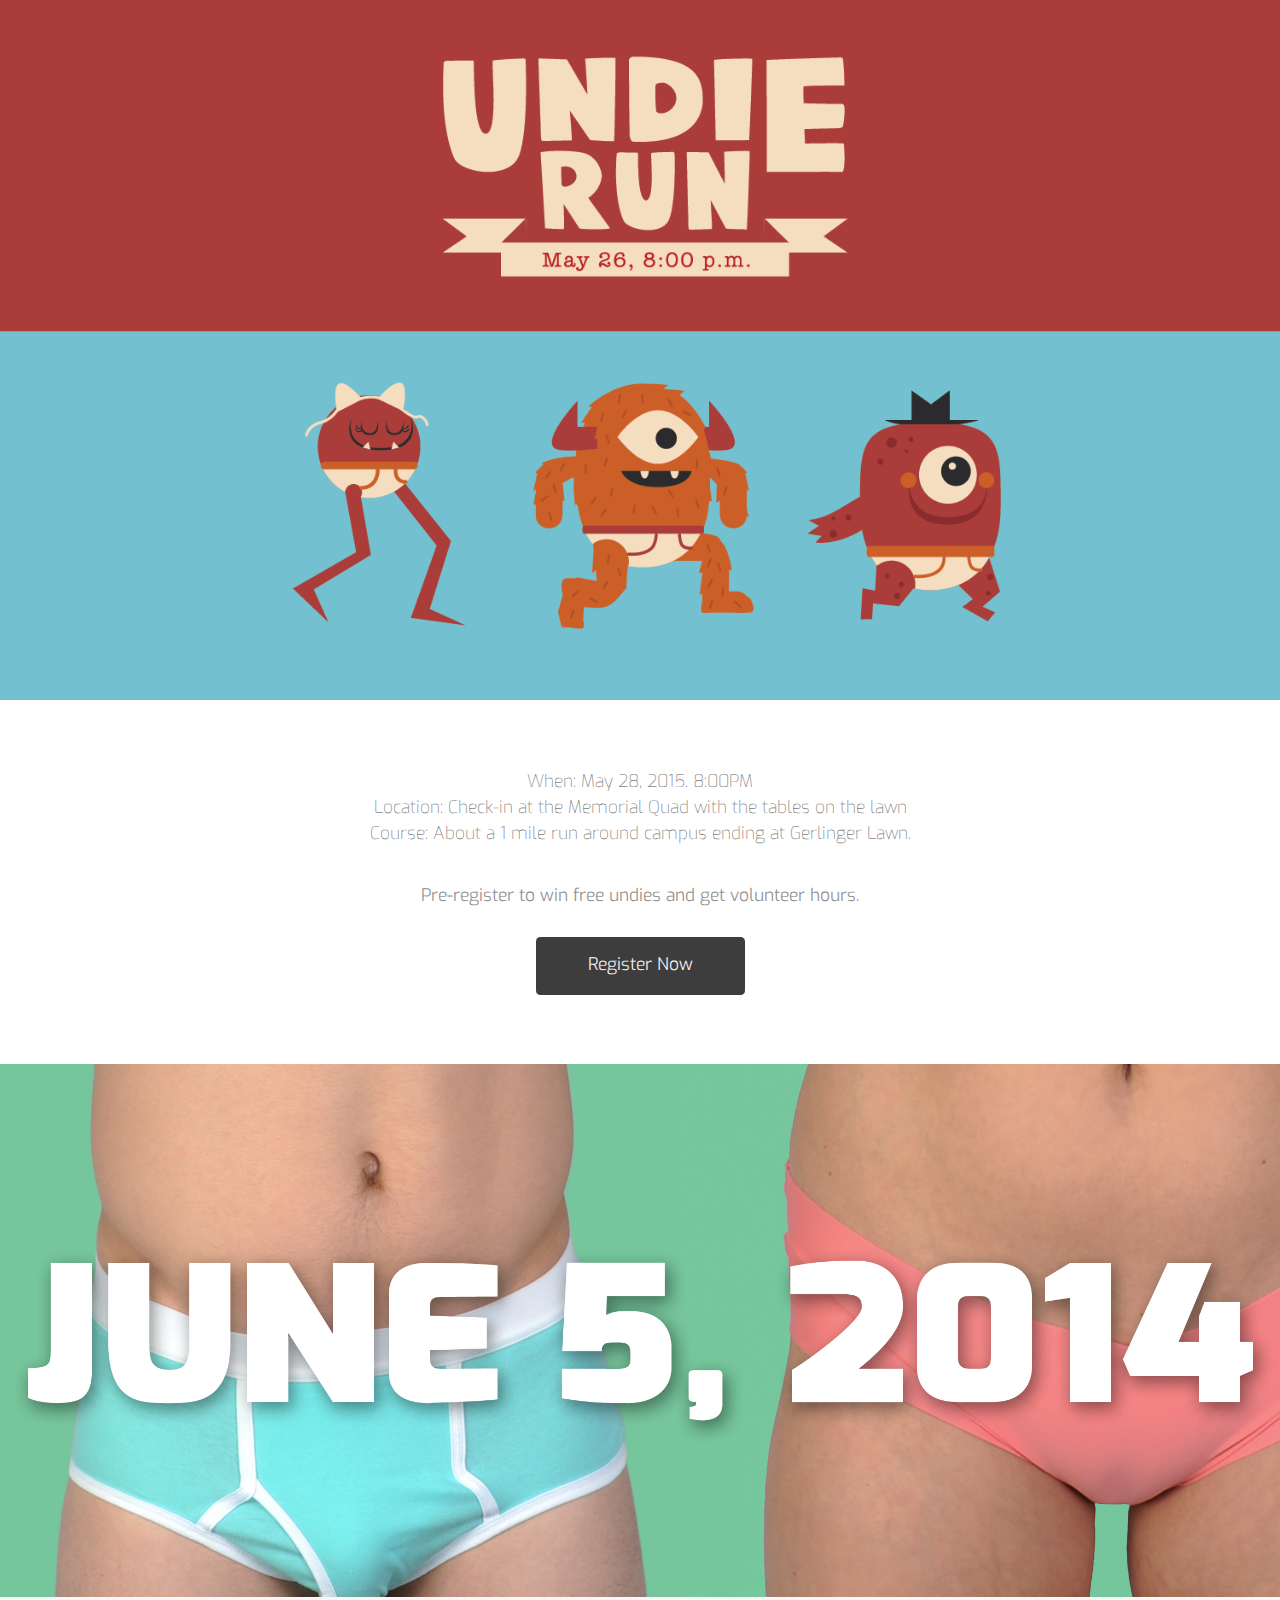
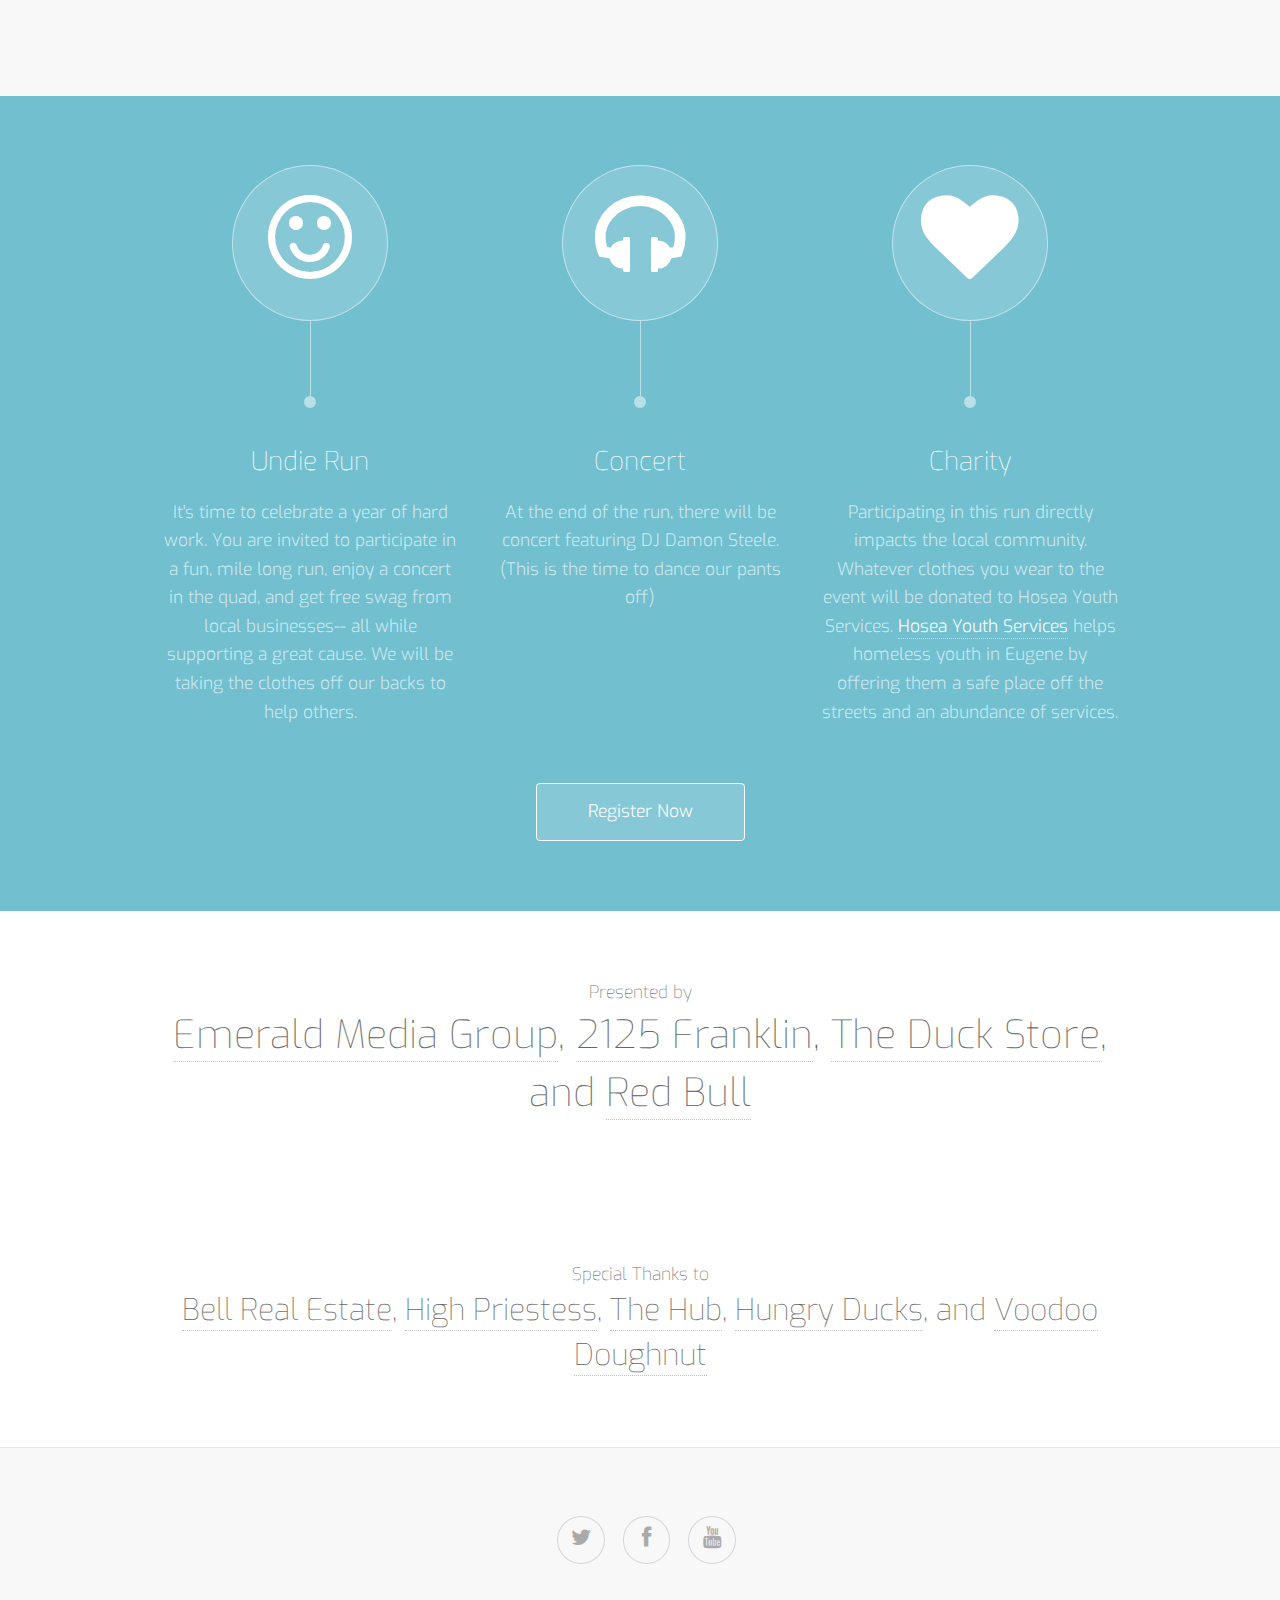
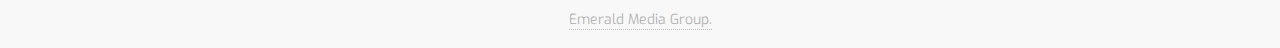
==== index.html @ 8afd6291 "changed a bunch of stuff" ====
<!DOCTYPE HTML>
<html>
	<head>
		<title>Undie Run</title>
		<meta http-equiv="content-type" content="text/html; charset=utf-8" />
		<meta name="description" content="University Of Oregon Undie Run Presented by The Duck Store and The Emerald" />
		<meta name="keywords" content="UO undie run ducks oregon university emerald duck store party concert" />
		<link href='http://fonts.googleapis.com/css?family=Exo' rel='stylesheet' type='text/css'/>
		<!--[if lte IE 8]><script src="css/ie/html5shiv.js"></script><![endif]-->
		<script src="js/jquery.min.js"></script>
		<script src="js/skel.min.js"></script>
		<script src="js/init.js"></script>
		<noscript>
			<link rel="stylesheet" href="css/skel-noscript.css" />
			<link rel="stylesheet" href="css/style.css" />
			<link rel="stylesheet" href="css/style-wide.css" />
		</noscript>
		<!--[if lte IE 8]><link rel="stylesheet" href="css/ie/v8.css" /><![endif]-->
		<!--[if lte IE 9]><link rel="stylesheet" href="css/ie/v9.css" /><![endif]-->
	</head>
	<body>

		<!-- Header -->
			<section id="header" class="dark">
			</section>
			
		<!-- First -->
			<section id="first" class="main">
				<header>
					<div class="container">
						<h3>When: May 28, 2015. 8:00PM<br>Location: Check-in at the Memorial Quad with the tables on the lawn<br>
						Course: About a 1 mile run around campus ending at Gerlinger Lawn. </h3>
						<p>Pre-register to win free undies and get volunteer hours.</p>
					</div>
					<div class="row">
							<div class="12u">
								<footer>
									<a href="https://docs.google.com/forms/d/1LyceZUxml1yGbhAezH5DRrN-pHkRz8NihmiIgDSjoXA/viewform" class="button scrolly">Register Now</a>
								</footer>
							</div>
					</div>
				</header>
				<div class="embed-container">
					<img src="images/undie.jpg"></img>
				</div>
				<div class="content dark style1 featured">
					<div class="container">
						<div class="row">

							<div class="4u">
								<section>
									<span class="feature-icon"><span class="fa fa-smile-o"></span></span>
									<header>
										<h3>Undie Run</h3>
									</header>
									<p>It's time to celebrate a year of hard work. You are invited to participate in a fun, mile long run, enjoy a concert in the quad, and get free swag from local businesses-- all while supporting a great cause. We will be taking the clothes off our backs to help others.</p>
								</section>
							</div>
							<div class="4u">
								<section>
									<span class="feature-icon"><span class="fa fa-headphones"></span></span>
									<header>
										<h3>Concert</h3>
									</header>
									<p>At the end of the run, there will be concert featuring DJ Damon Steele.
									(This is the time to dance our pants off)</p>
								</section>
							</div>
							<div class="4u">
								<section>
									<span class="feature-icon"><span class="fa fa-heart"></span></span>
									<header>
										<h3>Charity</h3>
									</header>
									<p>Participating in this run directly impacts the local community. Whatever clothes you wear to the event will be donated to Hosea Youth Services. <a href="http://www.hoseayouth.org">Hosea Youth Services</a> helps homeless youth in Eugene by offering them a safe place off the streets and an abundance of services.</p>
								</section>
							</div>
						</div>
						<div class="row">
							<div class="12u">
								<footer>
									<a href="https://docs.google.com/forms/d/1LyceZUxml1yGbhAezH5DRrN-pHkRz8NihmiIgDSjoXA/viewform" class="button scrolly">Register Now</a>
								</footer>
							</div>
						</div>
					</div>
				</div>
			</section>


		<!-- Second -->
			<section id="second" class="main">
				<header>
					<div class="container">
						<h3>Presented by<h3><h2> <a href="http://dailyemerald.com">Emerald Media Group</a>, <a href="http://2125franklin.com/">2125 Franklin</a>, <a href="http://duckstore.com">The Duck Store</a>, and <a href="http://redbull.com">Red Bull</a>
					</div>
				</header>
			</section>
			<section id="second" class="main">
				<header>
					<div class="container"><h3>Special Thanks to<h3></h2>
						<h4><a href="http://www.bell-realty.com/">Bell Real Estate</a>, <a href="http://highpreistess.com">High Priestess</a>, <a href="http://huboncampus.com/eugene/">The Hub</a>, <a href="https://hungryducks.com/some/eugene/delivery/featured">Hungry Ducks</a>, and <a href="http://voodoodoughnut.com/">Voodoo Doughnut</a></h4>
					</div>
				</header>
			</section>
			
			
		<!-- Footer -->
			<section id="footer">
				<ul class="icons">
					<li><a href="http://twitter.com/dailyemerald" class="fa fa-twitter solo"><span>Twitter</span></a></li>
					<li><a href="http://facebook.com/dailyemerald" class="fa fa-facebook solo"><span>Facebook</span></a></li>
					<li><a href="http://youtube.com/dailyemerald" class="fa fa-youtube solo"><span>YouTube</span></a></li>				
				</ul>
				<div class="copyright">
					<ul class="menu">
						<li><a href="http://dailyemerald.com">Emerald Media Group.</a></li>
					</ul>
				</div>
			</section>

	</body>
</html>
---- css/skel-noscript.css ----
/* Resets (http://meyerweb.com/eric/tools/css/reset/ | v2.0 | 20110126 | License: none (public domain)) */

	html,body,div,span,applet,object,iframe,h1,h2,h3,h4,h5,h6,p,blockquote,pre,a,abbr,acronym,address,big,cite,code,del,dfn,em,img,ins,kbd,q,s,samp,small,strike,strong,sub,sup,tt,var,b,u,i,center,dl,dt,dd,ol,ul,li,fieldset,form,label,legend,table,caption,tbody,tfoot,thead,tr,th,td,article,aside,canvas,details,embed,figure,figcaption,footer,header,hgroup,menu,nav,output,ruby,section,summary,time,mark,audio,video{margin:0;padding:0;border:0;font-size:100%;font:inherit;vertical-align:baseline;}article,aside,details,figcaption,figure,footer,header,hgroup,menu,nav,section{display:block;}body{line-height:1;}ol,ul{list-style:none;}blockquote,q{quotes:none;}blockquote:before,blockquote:after,q:before,q:after{content:'';content:none;}table{border-collapse:collapse;border-spacing:0;}body{-webkit-text-size-adjust:none}

/* Box Model */

	*, *:before, *:after {
		-moz-box-sizing: border-box;
		-webkit-box-sizing: border-box;
		-o-box-sizing: border-box;
		-ms-box-sizing: border-box;
		box-sizing: border-box;
	}

/* Container */

	body {
		min-width: 1200px;
	}

	.container {
		width: 1200px;
		margin-left: auto;
		margin-right: auto;
	}

	/* Modifiers */
	
		.container.small {
			width: 900px;
		}

		.container.big {
			width: 100%;
			max-width: 1500px;
			min-width: 1200px;
		}

/* Grid */

	/* Cells */

		.\31 2u { width: 100% }
		.\31 1u { width: 91.6666666667% }
		.\31 0u { width: 83.3333333333% }
		.\39 u { width: 75% }
		.\38 u { width: 66.6666666667% }
		.\37 u { width: 58.3333333333% }
		.\36 u { width: 50% }
		.\35 u { width: 41.6666666667% }
		.\34 u { width: 33.3333333333% }
		.\33 u { width: 25% }
		.\32 u { width: 16.6666666667% }
		.\31 u { width: 8.3333333333% }
		.\-11u { margin-left: 91.6666666667% }
		.\-10u { margin-left: 83.3333333333% }
		.\-9u { margin-left: 75% }
		.\-8u { margin-left: 66.6666666667% }
		.\-7u { margin-left: 58.3333333333% }
		.\-6u { margin-left: 50% }
		.\-5u { margin-left: 41.6666666667% }
		.\-4u { margin-left: 33.3333333333% }
		.\-3u { margin-left: 25% }
		.\-2u { margin-left: 16.6666666667% }
		.\-1u { margin-left: 8.3333333333% }

		.row > * {
			padding: 50px 0 0 50px;
			float: left;
			-moz-box-sizing: border-box;
			-webkit-box-sizing: border-box;
			-o-box-sizing: border-box;
			-ms-box-sizing: border-box;
			box-sizing: border-box;
		}

		.row + .row > * {
			padding-top: 50px;
		}

		.row {
			margin-left: -50px;
		}

	/* Rows */

		.row:after {
			content: '';
			display: block;
			clear: both;
			height: 0;
		}

		.row:first-child > * {
			padding-top: 0;
		}

		.row > * {
			padding-top: 0;
		}

		/* Modifiers */

			/* Flush */

				.row.flush {
					margin-left: 0;
				}

				.row.flush > * {
					padding: 0 !important;
				}

			/* Quarter */

				.row.quarter > * {
					padding: 12.5px 0 0 12.5px;
				}

				.row.quarter + .row.quarter > * {
					padding-top: 12.5px;
				}

				.row.quarter {
					margin-left: -12.5px;
				}

			/* Half */

				.row.half > * {
					padding: 25px 0 0 25px;
				}

				.row.half + .row.half > * {
					padding-top: 25px;
				}

				.row.half {
					margin-left: -25px;
				}

			/* One and (a) Half */

				.row.oneandhalf > * {
					padding: 75px 0 0 75px;
				}

				.row.oneandhalf + .row.oneandhalf > * {
					padding-top: 75px;
				}

				.row.oneandhalf {
					margin-left: -75px;
				}

			/* Double */

				.row.double > * {
					padding: 100px 0 0 100px;
				}

				.row.double + .row.double > * {
					padding-top: 100px;
				}

				.row.double {
					margin-left: -100px;
				}
---- css/style.css ----
@charset 'UTF-8';

@font-face{font-family:'FontAwesome';src:url('font/fontawesome-webfont.eot?v=4.0.1');src:url('font/fontawesome-webfont.eot?#iefix&v=4.0.1') format('embedded-opentype'),url('font/fontawesome-webfont.woff?v=4.0.1') format('woff'),url('font/fontawesome-webfont.ttf?v=4.0.1') format('truetype'),url('font/fontawesome-webfont.svg?v=4.0.1#fontawesomeregular') format('svg');font-weight:normal;font-style:normal}

/*
	Tessellate 1.0 by HTML5 UP
	html5up.net | @n33co
	Free for personal and commercial use under the CCA 3.0 license (html5up.net/license)
*/

/*********************************************************************************/
/* Basic                                                                         */
/*********************************************************************************/

	body
	{
		background: #F8F8F8;
	}

	body,input,textarea,select
	{
		font-family: 'Exo', sans-serif;
		font-weight: 300;
		font-size: 17pt;
		line-height: 1.75em;
		color: #888;
		-webkit-text-stroke: 0.1px;
	}

	h1,h2,h3,h4,h5,h6
	{
		font-family: 'Exo', sans-serif;
		color: #666;
		margin: 0 0 1em 0;
		font-weight: 100;
		line-height: 1.5em;
	}
	
		h1 a, h2 a, h3 a, h4 a, h5 a, h6 a
		{
			color: inherit;
			text-decoration: none;
		}

		.dark h1,
		.dark h2,
		.dark h3,
		.dark h4,
		.dark h5,
		.dark h6
		{
			color: #fff;
		}
		
	strong, b
	{
		font-weight: 400;
		color: inherit;
	}
	
		.dark strong, .dark b
		{
			color: #fff;
			color: rgba(255,255,255,0.85);
		}
	
	em, i
	{
		font-style: italic;
	}

	a
	{
		color: inherit;
		text-decoration: none;
		border-bottom: dotted 1px rgba(0,0,0,0.25);
		-moz-transition: border-bottom-color 0.25s ease-in-out;
		-webkit-transition: border-bottom-color 0.25s ease-in-out;
		-o-transition: border-bottom-color 0.25s ease-in-out;
		-ms-transition: border-bottom-color 0.25s ease-in-out;
		transition: border-bottom-color 0.25s ease-in-out;
	}
	
		a:hover
		{
			border-bottom-color: rgba(0,0,0,0);
		}

		.dark a
		{
			color: #fff;
			border-bottom-color: rgba(255,255,255,0.5);
		}

			.dark a:hover
			{
				border-bottom-color: rgba(255,255,255,0);
			}

	sub
	{
		position: relative;
		top: 0.5em;
		font-size: 0.8em;
	}
	
	sup
	{
		position: relative;
		top: -0.5em;
		font-size: 0.8em;
	}
	
	hr
	{
		border: 0;
		border-top: solid 1px #e6e6e6;
		margin: 2em 0 2em 0;
	}

		.dark hr
		{
			border-top-color: rgba(255,255,255,0.5);
		}
	
	blockquote
	{
		border-left: solid 0.25em #e6e6e6;
		padding: 1em 0 1em 2em;
		font-style: italic;
	}

		.dark blockquote
		{
			border-left-color: rgba(255,255,255,0.5);
		}
	
	p, ul, ol, dl, table
	{
		margin-bottom: 1em;
	}
	
	p
	{
		text-align: justify;
	}

	header
	{
		margin-bottom: 1em;
	}
	
		header h1,
		header h2,
		header h3,
		header h4,
		header h5,
		header h6
		{
			margin: 0;
		}
	
		header p
		{
			display: block;
			margin: 0;
			padding: 0.25em 0 0.5em 0;
		}
		
	footer
	{
		padding-top: 1.5em;
	}

	br.clear
	{
		clear: both;
	}
	
	.featured
	{
		text-align: center;
	}

	.embed-container 
	{ 
		position: relative; 
		padding-bottom: 47%; 
		padding-top: 30px; 
		height: 0; 
		overflow: hidden; 
		max-width: 100%; 
		height: auto; 
	} 

	.embed-container iframe, .embed-container object, .embed-container embed, .embed-container img
	{ 
		position: absolute;
		top: 0;
		left: 0;
		width: 100%;
		height: auto; 
	}
	
		.featured p
		{
			text-align: center;
		}

	/* Sections/Articles */
	
		section,
		article
		{
			margin-bottom: 3em;
		}
		
		section > :last-child,
		article > :last-child
		{
			margin-bottom: 0;
		}

		section:last-child,
		article:last-child
		{
			margin-bottom: 0;
		}

		.row > section,
		.row > article
		{
			margin-bottom: 0;
		}

	/* Images */


		.image
		{
			position: relative;
			display: inline-block;
			border: 0;
		}

			.image:after
			{
				content: '';
				position: absolute;
				left: 0;
				top: 0;
				width: 100%;
				height: 100%;
				background: url('images/overlay.png');
			}
		
			.image img
			{
				display: block;
				width: 100%;
				border-radius: 0.5em;
			}

			.image.featured
			{
				display: block;
				width: 100%;
				margin: 0 0 2em 0;
			}
			
			.image.full
			{
				display: block;
				width: 100%;
			}
			
			.image.left
			{
				float: left;
				margin: 0 2em 2em 0;
			}
			
			.image.centered
			{
				display: block;
				margin: 0 0 2em 0;
			}

				.image.centered img
				{
					margin: 0 auto;
					width: auto;
				}

	/* Lists */

		ul.default
		{
			list-style: disc;
			padding-left: 1em;
		}
		
			ul.default li
			{
				padding-left: 0.5em;
			}		

		ul.icons
		{
			cursor: default;
		}	
		
			ul.icons li
			{
				display: inline-block;
				padding-left: 0.75em;
			}
			
				ul.icons a
				{
					display: inline-block;
					width: 2.75em;
					height: 2.75em;
					line-height: 2.8em;
					text-align: center;
					border: 0;
					box-shadow: inset 0 0 0 1px #e6e6e6;
					border-radius: 100%;
					color: #aaa;
					-moz-transition: background-color 0.25s ease-in-out;
					-webkit-transition: background-color 0.25s ease-in-out;
					-o-transition: background-color 0.25s ease-in-out;
					-ms-transition: background-color 0.25s ease-in-out;
					transition: background-color 0.25s ease-in-out;
				}

					ul.icons a:hover
					{
						background: rgba(0,0,0,0.025);
					}

		ul.menu
		{
			cursor: default;
		}
		
			ul.menu li
			{
				display: inline-block;
				line-height: 1em;
				border-left: solid 1px #e6e6e6;
				padding: 0 0 0 0.5em;
				margin: 0 0 0 0.5em;
			}
			
			ul.menu li:first-child
			{
				border-left: 0;
				padding-left: 0;
				margin-left: 0;
			}

		ul.actions
		{
			cursor: default;
		}
		
			ul.actions li
			{
				display: inline-block;
				margin: 0 0 0 0.5em;
			}
			
			ul.actions li:first-child
			{
				margin-left: 0;
			}

		ol.default
		{
			list-style: decimal;
			padding-left: 1.25em;
		}

			ol.default li
			{
				padding-left: 0.25em;
			}

	/* Forms */

		form
		{
		}
		
			form .actions
			{
				margin-bottom: 0;
			}
			
			form label
			{
				display: block;
			}
		
			form input.text,
			form select,
			form textarea
			{
				display: block;
				box-shadow: inset 0 0 0 1px #e6e6e6;
				background: #f8f8f8;
				width: 100%;
				padding: 0.85em 1em 0.85em 1em;
				border-radius: 0.25em;
				border: 0;
				-moz-transition: all 0.25s ease-in-out;
				-webkit-transition: all 0.25s ease-in-out;
				-o-transition: all 0.25s ease-in-out;
				-ms-transition: all 0.25s ease-in-out;
				transition: all 0.25s ease-in-out;
				-moz-appearance: none;
				-webkit-appearance: none;
				-o-appearance: none;
				-ms-appearance: none;
				appearance: none;
			}

				form input.text,
				form select
				{
					line-height: 1.25em;
				}

				form .select
				{
					position: relative;
				}
				
					form .select select
					{
						text-indent: 0.01px;
						text-overflow: '';
   					}
				
					form .select:before
					{
						content: '';
						position: absolute;
						top: 15%;
						right: 1em;
						width: 1.25em;
						height: 75%;
						background: url('images/arrow.svg') center center no-repeat;
						background-size: contain;
						z-index: 1;
					}

						form .select select::-ms-expand
						{
							display: none;
						}

						.dark form .select:before
						{
							background: url('images/dark-arrow.svg') center center no-repeat;
							background-size: contain;
						}

				form input.text:focus,
				form select:focus,
				form textarea:focus
				{
					outline: 0;
					box-shadow: inset 0 0 0 1px #afd9e0;
					background: #fcfcfc;
				}

			form textarea
			{
				min-height: 13em;
			}
			
			form select
			{
				position: relative;
			}
			
				form select option
				{
					color: #000;
				}
			
			form ::-moz-focus-inner
			{
				border: 0;
			}

			form .formerize-placeholder { color: #555 !important; }
			form ::-webkit-input-placeholder { color: #aaa !important; }
			form :-moz-placeholder { color: #555 !important; }
			form ::-moz-placeholder { color: #555 !important; }
			form :-ms-input-placeholder { color: #555 !important; }

		.dark form
		{
		}

			.dark form input.text,
			.dark form select,
			.dark form textarea
			{
				background: none;
				box-shadow: inset 0 0 0 1px rgba(255,255,255,0.5);
				color: #fff;
			}

				.dark form input.text:focus,
				.dark form select:focus,
				.dark form textarea:focus
				{
					background: rgba(255,255,255,0.1);
					box-shadow: inset 0 0 0 1px #fff;
				}
			
			.dark form select
			{
			}

			.dark form .formerize-placeholder { color: rgba(255,255,255,0.85) !important; }
			.dark form ::-webkit-input-placeholder { color: rgba(255,255,255,0.85) !important; }
			.dark form :-moz-placeholder { color: rgba(255,255,255,0.85) !important; }
			.dark form ::-moz-placeholder { color: rgba(255,255,255,0.85) !important; }
			.dark form :-ms-input-placeholder { color: rgba(255,255,255,0.85) !important; }
			
	/* Tables */
	
		table
		{
			width: 100%;
		}
		
			table.default
			{
				width: 100%;
				border-collapse: collapse;
			}

				table.default tbody
				{
				}

				table.default tbody tr
				{
					border: solid 1px #e6e6e6;
				}
			
				table.default tbody tr:nth-child(2n+2)
				{
					background: #f8f8f8;
				}
				
				table.default td
				{
					padding: 0.5em 1em 0.5em 1em;
				}
				
				table.default th
				{
					text-align: left;
					padding: 0.5em 1em 1em 1em;
				}
			
				table.default thead
				{
				}

				table.default tfoot
				{
				}
				
					table.default tfoot td
					{
						padding-top: 1em;
					}
				
				table.default tbody
				{
				}

			.dark table.default
			{
			}

				.dark table.default tbody
				{
				}
			
					.dark table.default tbody tr
					{
						border-color: rgba(255,255,255,0.5);
					}
				
					.dark table.default tbody tr:nth-child(2n+2)
					{
						background: rgba(255,255,255,0.1);
					}
	
	/* Buttons */
		
		.button
		{
			-webkit-appearance: none;
			position: relative;
			display: inline-block;
			background: #3d3d3d;
			padding: 0.85em 3em 0.85em 3em;
			border-radius: 0.25em;
			cursor: pointer;
			border: 0;
			color: #fff;
			text-align: center;
			text-decoration: none;
			-moz-transition: all 0.25s ease-in-out;
			-webkit-transition: all 0.25s ease-in-out;
			-o-transition: all 0.25s ease-in-out;
			-ms-transition: all 0.25s ease-in-out;
			transition: all 0.25s ease-in-out;
		}

			.button:hover
			{
				background: #4f4f4f;
			}
			
		.button.alt
		{
			color: inherit;
			box-shadow: inset 0 0 0 1px #e6e6e6;
			background: none;
		}
		
			.button.alt:hover
			{
				background: rgba(0,0,0,0.025);
			}

			.dark .button
			{
				background: rgba(255,255,255,0.15);
				box-shadow: inset 0 0 0 1px #fff;
				color: #fff;
			}
			
				.dark .button:hover
				{
					background: rgba(255,255,255,0.25);
				}

			.dark .button.alt
			{
				background: none;
				box-shadow: inset 0 0 0 1px rgba(255,255,255,0.5);
			}

				.dark .button.alt:hover
				{
					background: rgba(255,255,255,0.15);
					box-shadow: inset 0 0 0 1px #fff;
				}

	/* Feature Icon */

		.feature-icon
		{
			display: inline-block;
			position: relative;
			padding-bottom: 5em;
			margin-bottom: 2.75em;
			cursor: default;
		}
		
			.feature-icon .fa
			{
				display: inline-block;
				width: 2em;
				height: 2em;
				font-size: 4.5em;
				border-radius: 100%;
				box-shadow: inset 0 0 0 1px #666;
				color: #666;
				line-height: 2.1em;
			}
		
			.feature-icon:before
			{
				content: '';
				background: #666;
				position: absolute;
				bottom: 0;
				left: 50%;
				margin-left: -0.325em;
				width: 0.65em;
				height: 0.65em;
				display: block;
				border-radius: 100%;
			}

			.feature-icon:after
			{
				content: '';
				position: absolute;
				left: 50%;
				bottom: 0.65em;
				width: 1px;
				height: 4.35em;
				background: #666;
				margin-left: -0.5px;
			}

			.dark .feature-icon
			{
			}

				.dark .feature-icon .fa
				{
					background: rgba(255,255,255,0.15);
					box-shadow: inset 0 0 0 1px rgba(255,255,255,0.5);
					color: #fff;
				}
			
				.dark .feature-icon:before
				{
					background: rgba(255,255,255,0.5);
				}

				.dark .feature-icon:after
				{
					background: rgba(255,255,255,0.5);
				}

	/* Dark */

		.dark
		{
			color: #aaa;
			color: rgba(255,255,255,0.65);
		}
			
/*********************************************************************************/
/* Icons                                                                         */
/* Powered by Font Awesome by Dave Gandy | http://fontawesome.io                 */
/* Licensed under the SIL OFL 1.1 (font), MIT (CSS)                              */
/*********************************************************************************/

	.fa
	{
		text-decoration: none;
	}

		.fa.solo
		{
		}
		
			.fa.solo span
			{
				display: none;
			}
			
		.fa:before
		{
			display:inline-block;
			font-family: FontAwesome;
			font-size: 1.25em;
			text-decoration: none;
			font-style: normal;
			font-weight: normal;
			line-height: 1;
			-webkit-font-smoothing:antialiased;
			-moz-osx-font-smoothing:grayscale;
		}

		.fa-lg{font-size:1.3333333333333333em;line-height:.75em;vertical-align:-15%}
		.fa-2x{font-size:2em}
		.fa-3x{font-size:3em}
		.fa-4x{font-size:4em}
		.fa-5x{font-size:5em}
		.fa-fw{width:1.2857142857142858em;text-align:center}
		.fa-ul{padding-left:0;margin-left:2.142857142857143em;list-style-type:none}.fa-ul>li{position:relative}
		.fa-li{position:absolute;left:-2.142857142857143em;width:2.142857142857143em;top:.14285714285714285em;text-align:center}.fa-li.fa-lg{left:-1.8571428571428572em}
		.fa-border{padding:.2em .25em .15em;border:solid .08em #eee;border-radius:.1em}
		.pull-right{float:right}
		.pull-left{float:left}
		.fa.pull-left{margin-right:.3em}
		.fa.pull-right{margin-left:.3em}
		.fa-spin{-webkit-animation:spin 2s infinite linear;-moz-animation:spin 2s infinite linear;-o-animation:spin 2s infinite linear;animation:spin 2s infinite linear}
		@-moz-keyframes spin{0%{-moz-transform:rotate(0deg)} 100%{-moz-transform:rotate(359deg)}}@-webkit-keyframes spin{0%{-webkit-transform:rotate(0deg)} 100%{-webkit-transform:rotate(359deg)}}@-o-keyframes spin{0%{-o-transform:rotate(0deg)} 100%{-o-transform:rotate(359deg)}}@-ms-keyframes spin{0%{-ms-transform:rotate(0deg)} 100%{-ms-transform:rotate(359deg)}}@keyframes spin{0%{transform:rotate(0deg)} 100%{transform:rotate(359deg)}}.fa-rotate-90{filter:progid:DXImageTransform.Microsoft.BasicImage(rotation=1);-webkit-transform:rotate(90deg);-moz-transform:rotate(90deg);-ms-transform:rotate(90deg);-o-transform:rotate(90deg);transform:rotate(90deg)}
		.fa-rotate-180{filter:progid:DXImageTransform.Microsoft.BasicImage(rotation=2);-webkit-transform:rotate(180deg);-moz-transform:rotate(180deg);-ms-transform:rotate(180deg);-o-transform:rotate(180deg);transform:rotate(180deg)}
		.fa-rotate-270{filter:progid:DXImageTransform.Microsoft.BasicImage(rotation=3);-webkit-transform:rotate(270deg);-moz-transform:rotate(270deg);-ms-transform:rotate(270deg);-o-transform:rotate(270deg);transform:rotate(270deg)}
		.fa-flip-horizontal{filter:progid:DXImageTransform.Microsoft.BasicImage(rotation=0, mirror=1);-webkit-transform:scale(-1, 1);-moz-transform:scale(-1, 1);-ms-transform:scale(-1, 1);-o-transform:scale(-1, 1);transform:scale(-1, 1)}
		.fa-flip-vertical{filter:progid:DXImageTransform.Microsoft.BasicImage(rotation=2, mirror=1);-webkit-transform:scale(1, -1);-moz-transform:scale(1, -1);-ms-transform:scale(1, -1);-o-transform:scale(1, -1);transform:scale(1, -1)}
		.fa-stack{position:relative;display:inline-block;width:2em;height:2em;line-height:2em;vertical-align:middle}
		.fa-stack-1x,.fa-stack-2x{position:absolute;left:0;width:100%;text-align:center}
		.fa-stack-1x{line-height:inherit}
		.fa-stack-2x{font-size:2em}
		.fa-inverse{color:#fff}
		.fa-glass:before{content:"\f000"}
		.fa-music:before{content:"\f001"}
		.fa-search:before{content:"\f002"}
		.fa-envelope-o:before{content:"\f003"}
		.fa-heart:before{content:"\f004"}
		.fa-star:before{content:"\f005"}
		.fa-star-o:before{content:"\f006"}
		.fa-user:before{content:"\f007"}
		.fa-film:before{content:"\f008"}
		.fa-th-large:before{content:"\f009"}
		.fa-th:before{content:"\f00a"}
		.fa-th-list:before{content:"\f00b"}
		.fa-check:before{content:"\f00c"}
		.fa-times:before{content:"\f00d"}
		.fa-search-plus:before{content:"\f00e"}
		.fa-search-minus:before{content:"\f010"}
		.fa-power-off:before{content:"\f011"}
		.fa-signal:before{content:"\f012"}
		.fa-gear:before,.fa-cog:before{content:"\f013"}
		.fa-trash-o:before{content:"\f014"}
		.fa-home:before{content:"\f015"}
		.fa-file-o:before{content:"\f016"}
		.fa-clock-o:before{content:"\f017"}
		.fa-road:before{content:"\f018"}
		.fa-download:before{content:"\f019"}
		.fa-arrow-circle-o-down:before{content:"\f01a"}
		.fa-arrow-circle-o-up:before{content:"\f01b"}
		.fa-inbox:before{content:"\f01c"}
		.fa-play-circle-o:before{content:"\f01d"}
		.fa-rotate-right:before,.fa-repeat:before{content:"\f01e"}
		.fa-refresh:before{content:"\f021"}
		.fa-list-alt:before{content:"\f022"}
		.fa-lock:before{content:"\f023"}
		.fa-flag:before{content:"\f024"}
		.fa-headphones:before{content:"\f025"}
		.fa-volume-off:before{content:"\f026"}
		.fa-volume-down:before{content:"\f027"}
		.fa-volume-up:before{content:"\f028"}
		.fa-qrcode:before{content:"\f029"}
		.fa-barcode:before{content:"\f02a"}
		.fa-tag:before{content:"\f02b"}
		.fa-tags:before{content:"\f02c"}
		.fa-book:before{content:"\f02d"}
		.fa-bookmark:before{content:"\f02e"}
		.fa-print:before{content:"\f02f"}
		.fa-camera:before{content:"\f030"}
		.fa-font:before{content:"\f031"}
		.fa-bold:before{content:"\f032"}
		.fa-italic:before{content:"\f033"}
		.fa-text-height:before{content:"\f034"}
		.fa-text-width:before{content:"\f035"}
		.fa-align-left:before{content:"\f036"}
		.fa-align-center:before{content:"\f037"}
		.fa-align-right:before{content:"\f038"}
		.fa-align-justify:before{content:"\f039"}
		.fa-list:before{content:"\f03a"}
		.fa-dedent:before,.fa-outdent:before{content:"\f03b"}
		.fa-indent:before{content:"\f03c"}
		.fa-video-camera:before{content:"\f03d"}
		.fa-picture-o:before{content:"\f03e"}
		.fa-pencil:before{content:"\f040"}
		.fa-map-marker:before{content:"\f041"}
		.fa-adjust:before{content:"\f042"}
		.fa-tint:before{content:"\f043"}
		.fa-edit:before,.fa-pencil-square-o:before{content:"\f044"}
		.fa-share-square-o:before{content:"\f045"}
		.fa-check-square-o:before{content:"\f046"}
		.fa-move:before{content:"\f047"}
		.fa-step-backward:before{content:"\f048"}
		.fa-fast-backward:before{content:"\f049"}
		.fa-backward:before{content:"\f04a"}
		.fa-play:before{content:"\f04b"}
		.fa-pause:before{content:"\f04c"}
		.fa-stop:before{content:"\f04d"}
		.fa-forward:before{content:"\f04e"}
		.fa-fast-forward:before{content:"\f050"}
		.fa-step-forward:before{content:"\f051"}
		.fa-eject:before{content:"\f052"}
		.fa-chevron-left:before{content:"\f053"}
		.fa-chevron-right:before{content:"\f054"}
		.fa-plus-circle:before{content:"\f055"}
		.fa-minus-circle:before{content:"\f056"}
		.fa-times-circle:before{content:"\f057"}
		.fa-check-circle:before{content:"\f058"}
		.fa-question-circle:before{content:"\f059"}
		.fa-info-circle:before{content:"\f05a"}
		.fa-crosshairs:before{content:"\f05b"}
		.fa-times-circle-o:before{content:"\f05c"}
		.fa-check-circle-o:before{content:"\f05d"}
		.fa-ban:before{content:"\f05e"}
		.fa-arrow-left:before{content:"\f060"}
		.fa-arrow-right:before{content:"\f061"}
		.fa-arrow-up:before{content:"\f062"}
		.fa-arrow-down:before{content:"\f063"}
		.fa-mail-forward:before,.fa-share:before{content:"\f064"}
		.fa-resize-full:before{content:"\f065"}
		.fa-resize-small:before{content:"\f066"}
		.fa-plus:before{content:"\f067"}
		.fa-minus:before{content:"\f068"}
		.fa-asterisk:before{content:"\f069"}
		.fa-exclamation-circle:before{content:"\f06a"}
		.fa-gift:before{content:"\f06b"}
		.fa-leaf:before{content:"\f06c"}
		.fa-fire:before{content:"\f06d"}
		.fa-eye:before{content:"\f06e"}
		.fa-eye-slash:before{content:"\f070"}
		.fa-warning:before,.fa-exclamation-triangle:before{content:"\f071"}
		.fa-plane:before{content:"\f072"}
		.fa-calendar:before{content:"\f073"}
		.fa-random:before{content:"\f074"}
		.fa-comment:before{content:"\f075"}
		.fa-magnet:before{content:"\f076"}
		.fa-chevron-up:before{content:"\f077"}
		.fa-chevron-down:before{content:"\f078"}
		.fa-retweet:before{content:"\f079"}
		.fa-shopping-cart:before{content:"\f07a"}
		.fa-folder:before{content:"\f07b"}
		.fa-folder-open:before{content:"\f07c"}
		.fa-resize-vertical:before{content:"\f07d"}
		.fa-resize-horizontal:before{content:"\f07e"}
		.fa-bar-chart-o:before{content:"\f080"}
		.fa-twitter-square:before{content:"\f081"}
		.fa-facebook-square:before{content:"\f082"}
		.fa-camera-retro:before{content:"\f083"}
		.fa-key:before{content:"\f084"}
		.fa-gears:before,.fa-cogs:before{content:"\f085"}
		.fa-comments:before{content:"\f086"}
		.fa-thumbs-o-up:before{content:"\f087"}
		.fa-thumbs-o-down:before{content:"\f088"}
		.fa-star-half:before{content:"\f089"}
		.fa-heart-o:before{content:"\f08a"}
		.fa-sign-out:before{content:"\f08b"}
		.fa-linkedin-square:before{content:"\f08c"}
		.fa-thumb-tack:before{content:"\f08d"}
		.fa-external-link:before{content:"\f08e"}
		.fa-sign-in:before{content:"\f090"}
		.fa-trophy:before{content:"\f091"}
		.fa-github-square:before{content:"\f092"}
		.fa-upload:before{content:"\f093"}
		.fa-lemon-o:before{content:"\f094"}
		.fa-phone:before{content:"\f095"}
		.fa-square-o:before{content:"\f096"}
		.fa-bookmark-o:before{content:"\f097"}
		.fa-phone-square:before{content:"\f098"}
		.fa-twitter:before{content:"\f099"}
		.fa-facebook:before{content:"\f09a"}
		.fa-github:before{content:"\f09b"}
		.fa-unlock:before{content:"\f09c"}
		.fa-credit-card:before{content:"\f09d"}
		.fa-rss:before{content:"\f09e"}
		.fa-hdd-o:before{content:"\f0a0"}
		.fa-bullhorn:before{content:"\f0a1"}
		.fa-bell:before{content:"\f0f3"}
		.fa-certificate:before{content:"\f0a3"}
		.fa-hand-o-right:before{content:"\f0a4"}
		.fa-hand-o-left:before{content:"\f0a5"}
		.fa-hand-o-up:before{content:"\f0a6"}
		.fa-hand-o-down:before{content:"\f0a7"}
		.fa-arrow-circle-left:before{content:"\f0a8"}
		.fa-arrow-circle-right:before{content:"\f0a9"}
		.fa-arrow-circle-up:before{content:"\f0aa"}
		.fa-arrow-circle-down:before{content:"\f0ab"}
		.fa-globe:before{content:"\f0ac"}
		.fa-wrench:before{content:"\f0ad"}
		.fa-tasks:before{content:"\f0ae"}
		.fa-filter:before{content:"\f0b0"}
		.fa-briefcase:before{content:"\f0b1"}
		.fa-fullscreen:before{content:"\f0b2"}
		.fa-group:before{content:"\f0c0"}
		.fa-chain:before,.fa-link:before{content:"\f0c1"}
		.fa-cloud:before{content:"\f0c2"}
		.fa-flask:before{content:"\f0c3"}
		.fa-cut:before,.fa-scissors:before{content:"\f0c4"}
		.fa-copy:before,.fa-files-o:before{content:"\f0c5"}
		.fa-paperclip:before{content:"\f0c6"}
		.fa-save:before,.fa-floppy-o:before{content:"\f0c7"}
		.fa-square:before{content:"\f0c8"}
		.fa-reorder:before{content:"\f0c9"}
		.fa-list-ul:before{content:"\f0ca"}
		.fa-list-ol:before{content:"\f0cb"}
		.fa-strikethrough:before{content:"\f0cc"}
		.fa-underline:before{content:"\f0cd"}
		.fa-table:before{content:"\f0ce"}
		.fa-magic:before{content:"\f0d0"}
		.fa-truck:before{content:"\f0d1"}
		.fa-pinterest:before{content:"\f0d2"}
		.fa-pinterest-square:before{content:"\f0d3"}
		.fa-google-plus-square:before{content:"\f0d4"}
		.fa-google-plus:before{content:"\f0d5"}
		.fa-money:before{content:"\f0d6"}
		.fa-caret-down:before{content:"\f0d7"}
		.fa-caret-up:before{content:"\f0d8"}
		.fa-caret-left:before{content:"\f0d9"}
		.fa-caret-right:before{content:"\f0da"}
		.fa-columns:before{content:"\f0db"}
		.fa-unsorted:before,.fa-sort:before{content:"\f0dc"}
		.fa-sort-down:before,.fa-sort-asc:before{content:"\f0dd"}
		.fa-sort-up:before,.fa-sort-desc:before{content:"\f0de"}
		.fa-envelope:before{content:"\f0e0"}
		.fa-linkedin:before{content:"\f0e1"}
		.fa-rotate-left:before,.fa-undo:before{content:"\f0e2"}
		.fa-legal:before,.fa-gavel:before{content:"\f0e3"}
		.fa-dashboard:before,.fa-tachometer:before{content:"\f0e4"}
		.fa-comment-o:before{content:"\f0e5"}
		.fa-comments-o:before{content:"\f0e6"}
		.fa-flash:before,.fa-bolt:before{content:"\f0e7"}
		.fa-sitemap:before{content:"\f0e8"}
		.fa-umbrella:before{content:"\f0e9"}
		.fa-paste:before,.fa-clipboard:before{content:"\f0ea"}
		.fa-lightbulb-o:before{content:"\f0eb"}
		.fa-exchange:before{content:"\f0ec"}
		.fa-cloud-download:before{content:"\f0ed"}
		.fa-cloud-upload:before{content:"\f0ee"}
		.fa-user-md:before{content:"\f0f0"}
		.fa-stethoscope:before{content:"\f0f1"}
		.fa-suitcase:before{content:"\f0f2"}
		.fa-bell-o:before{content:"\f0a2"}
		.fa-coffee:before{content:"\f0f4"}
		.fa-cutlery:before{content:"\f0f5"}
		.fa-file-text-o:before{content:"\f0f6"}
		.fa-building:before{content:"\f0f7"}
		.fa-hospital:before{content:"\f0f8"}
		.fa-ambulance:before{content:"\f0f9"}
		.fa-medkit:before{content:"\f0fa"}
		.fa-fighter-jet:before{content:"\f0fb"}
		.fa-beer:before{content:"\f0fc"}
		.fa-h-square:before{content:"\f0fd"}
		.fa-plus-square:before{content:"\f0fe"}
		.fa-angle-double-left:before{content:"\f100"}
		.fa-angle-double-right:before{content:"\f101"}
		.fa-angle-double-up:before{content:"\f102"}
		.fa-angle-double-down:before{content:"\f103"}
		.fa-angle-left:before{content:"\f104"}
		.fa-angle-right:before{content:"\f105"}
		.fa-angle-up:before{content:"\f106"}
		.fa-angle-down:before{content:"\f107"}
		.fa-desktop:before{content:"\f108"}
		.fa-laptop:before{content:"\f109"}
		.fa-tablet:before{content:"\f10a"}
		.fa-mobile-phone:before,.fa-mobile:before{content:"\f10b"}
		.fa-circle-o:before{content:"\f10c"}
		.fa-quote-left:before{content:"\f10d"}
		.fa-quote-right:before{content:"\f10e"}
		.fa-spinner:before{content:"\f110"}
		.fa-circle:before{content:"\f111"}
		.fa-mail-reply:before,.fa-reply:before{content:"\f112"}
		.fa-github-alt:before{content:"\f113"}
		.fa-folder-o:before{content:"\f114"}
		.fa-folder-open-o:before{content:"\f115"}
		.fa-expand-o:before{content:"\f116"}
		.fa-collapse-o:before{content:"\f117"}
		.fa-smile-o:before{content:"\f118"}
		.fa-frown-o:before{content:"\f119"}
		.fa-meh-o:before{content:"\f11a"}
		.fa-gamepad:before{content:"\f11b"}
		.fa-keyboard-o:before{content:"\f11c"}
		.fa-flag-o:before{content:"\f11d"}
		.fa-flag-checkered:before{content:"\f11e"}
		.fa-terminal:before{content:"\f120"}
		.fa-code:before{content:"\f121"}
		.fa-reply-all:before{content:"\f122"}
		.fa-mail-reply-all:before{content:"\f122"}
		.fa-star-half-empty:before,.fa-star-half-full:before,.fa-star-half-o:before{content:"\f123"}
		.fa-location-arrow:before{content:"\f124"}
		.fa-crop:before{content:"\f125"}
		.fa-code-fork:before{content:"\f126"}
		.fa-unlink:before,.fa-chain-broken:before{content:"\f127"}
		.fa-question:before{content:"\f128"}
		.fa-info:before{content:"\f129"}
		.fa-exclamation:before{content:"\f12a"}
		.fa-superscript:before{content:"\f12b"}
		.fa-subscript:before{content:"\f12c"}
		.fa-eraser:before{content:"\f12d"}
		.fa-puzzle-piece:before{content:"\f12e"}
		.fa-microphone:before{content:"\f130"}
		.fa-microphone-slash:before{content:"\f131"}
		.fa-shield:before{content:"\f132"}
		.fa-calendar-o:before{content:"\f133"}
		.fa-fire-extinguisher:before{content:"\f134"}
		.fa-rocket:before{content:"\f135"}
		.fa-maxcdn:before{content:"\f136"}
		.fa-chevron-circle-left:before{content:"\f137"}
		.fa-chevron-circle-right:before{content:"\f138"}
		.fa-chevron-circle-up:before{content:"\f139"}
		.fa-chevron-circle-down:before{content:"\f13a"}
		.fa-html5:before{content:"\f13b"}
		.fa-css3:before{content:"\f13c"}
		.fa-anchor:before{content:"\f13d"}
		.fa-unlock-o:before{content:"\f13e"}
		.fa-bullseye:before{content:"\f140"}
		.fa-ellipsis-horizontal:before{content:"\f141"}
		.fa-ellipsis-vertical:before{content:"\f142"}
		.fa-rss-square:before{content:"\f143"}
		.fa-play-circle:before{content:"\f144"}
		.fa-ticket:before{content:"\f145"}
		.fa-minus-square:before{content:"\f146"}
		.fa-minus-square-o:before{content:"\f147"}
		.fa-level-up:before{content:"\f148"}
		.fa-level-down:before{content:"\f149"}
		.fa-check-square:before{content:"\f14a"}
		.fa-pencil-square:before{content:"\f14b"}
		.fa-external-link-square:before{content:"\f14c"}
		.fa-share-square:before{content:"\f14d"}
		.fa-compass:before{content:"\f14e"}
		.fa-toggle-down:before,.fa-caret-square-o-down:before{content:"\f150"}
		.fa-toggle-up:before,.fa-caret-square-o-up:before{content:"\f151"}
		.fa-toggle-right:before,.fa-caret-square-o-right:before{content:"\f152"}
		.fa-euro:before,.fa-eur:before{content:"\f153"}
		.fa-gbp:before{content:"\f154"}
		.fa-dollar:before,.fa-usd:before{content:"\f155"}
		.fa-rupee:before,.fa-inr:before{content:"\f156"}
		.fa-cny:before,.fa-rmb:before,.fa-yen:before,.fa-jpy:before{content:"\f157"}
		.fa-ruble:before,.fa-rouble:before,.fa-rub:before{content:"\f158"}
		.fa-won:before,.fa-krw:before{content:"\f159"}
		.fa-bitcoin:before,.fa-btc:before{content:"\f15a"}
		.fa-file:before{content:"\f15b"}
		.fa-file-text:before{content:"\f15c"}
		.fa-sort-alpha-asc:before{content:"\f15d"}
		.fa-sort-alpha-desc:before{content:"\f15e"}
		.fa-sort-amount-asc:before{content:"\f160"}
		.fa-sort-amount-desc:before{content:"\f161"}
		.fa-sort-numeric-asc:before{content:"\f162"}
		.fa-sort-numeric-desc:before{content:"\f163"}
		.fa-thumbs-up:before{content:"\f164"}
		.fa-thumbs-down:before{content:"\f165"}
		.fa-youtube-square:before{content:"\f166"}
		.fa-youtube:before{content:"\f167"}
		.fa-xing:before{content:"\f168"}
		.fa-xing-square:before{content:"\f169"}
		.fa-youtube-play:before{content:"\f16a"}
		.fa-dropbox:before{content:"\f16b"}
		.fa-stack-overflow:before{content:"\f16c"}
		.fa-instagram:before{content:"\f16d"}
		.fa-flickr:before{content:"\f16e"}
		.fa-adn:before{content:"\f170"}
		.fa-bitbucket:before{content:"\f171"}
		.fa-bitbucket-square:before{content:"\f172"}
		.fa-tumblr:before{content:"\f173"}
		.fa-tumblr-square:before{content:"\f174"}
		.fa-long-arrow-down:before{content:"\f175"}
		.fa-long-arrow-up:before{content:"\f176"}
		.fa-long-arrow-left:before{content:"\f177"}
		.fa-long-arrow-right:before{content:"\f178"}
		.fa-apple:before{content:"\f179"}
		.fa-windows:before{content:"\f17a"}
		.fa-android:before{content:"\f17b"}
		.fa-linux:before{content:"\f17c"}
		.fa-dribbble:before{content:"\f17d"}
		.fa-skype:before{content:"\f17e"}
		.fa-foursquare:before{content:"\f180"}
		.fa-trello:before{content:"\f181"}
		.fa-female:before{content:"\f182"}
		.fa-male:before{content:"\f183"}
		.fa-gittip:before{content:"\f184"}
		.fa-sun-o:before{content:"\f185"}
		.fa-moon-o:before{content:"\f186"}
		.fa-archive:before{content:"\f187"}
		.fa-bug:before{content:"\f188"}
		.fa-vk:before{content:"\f189"}
		.fa-weibo:before{content:"\f18a"}
		.fa-renren:before{content:"\f18b"}
		.fa-pagelines:before{content:"\f18c"}
		.fa-stack-exchange:before{content:"\f18d"}
		.fa-arrow-circle-o-right:before{content:"\f18e"}
		.fa-arrow-circle-o-left:before{content:"\f190"}
		.fa-toggle-left:before,.fa-caret-square-o-left:before{content:"\f191"}
		.fa-dot-circle-o:before{content:"\f192"}
		.fa-wheelchair:before{content:"\f193"}
		.fa-vimeo-square:before{content:"\f194"}
		.fa-turkish-lira:before,.fa-try:before{content:"\f195"}

/*********************************************************************************/
/* Header                                                                        */
/*********************************************************************************/

	#header
	{
		position: relative;
		margin: 0;
		background: url('../images/bg-3.png') no-repeat;
		background-size: 100%;
		background-position: center center;
		height: 700px;
		text-align: center;
		color: #fff;
	}

	h4 {
		font-size: 30px;
	}
	
		#header:after
		{
			content: '';
			position: absolute;
			left: 0;
			top: 0;
			width: 100%;
			height: 100%;
			/**!background: url('images/overlay.png')**/
		}
	
		#header > header,
		#header > header p,
		#header > footer
		{
			text-align: center;
			position: relative;
			z-index: 1;
		}
		
		#header header
		{
		}
		
			#header header h1
			{
				font-size: 2.25em;
				line-height: 1.25em;
				margin-bottom: 0;
			}
			
			#header header p
			{
				margin-top: 1.25em;
				font-weight: 100;
				padding: 0;
				font-size: 1.25em;
				line-height: 1.5em;
			}
			
		#header footer
		{
			padding-top: 1.5em;
		}

	
/*********************************************************************************/
/* Main Sections                                                                 */
/*********************************************************************************/

	.main
	{
		position: relative;
		margin: 0;
	}
	
		.main > header
		{
			background: #fff;
			text-align: center;
			padding: 5em 0 5em 0;
			margin: 0;
		}
		
			.main > header h2
			{
				font-size: 2.25em;
				font-weight: 100;
				margin-bottom: 0;
			}
		
			.main > header p
			{
				margin: 2em 0 0 0;
				padding: 0;
				text-align: center;
			}

		.main > .content
		{
			padding: 6em 0 6em 0;
		}

			.main > .content > .container
			{
			}

			.main > .content h3
			{
				font-size: 1.5em;
			}

			.main > .content.dark
			{
				background: #433;
			}
			
			.main > .content.style1
			{
				background-color: #72bfcf;
			}

			.main > .content.style2
			{
				background:	url('images/bgtr.svg') top right no-repeat,
							url('images/bgbl.svg') bottom left no-repeat,
							url('images/overlay.png'),
							linear-gradient(45deg, #384955, #655361, #85505f);
			}

			.main > .content.style3
			{
				background:	url('images/bgtr.svg') top right no-repeat,
							url('images/bgbl.svg') bottom left no-repeat,
							url('images/overlay.png'),
							linear-gradient(45deg, #5f796b, #3a4e59, #2f394e);
			}

			.main > .content.style4
			{
				padding-top: 0;
				background: #fff;
			}

/*********************************************************************************/
/* Footer                                                                        */
/*********************************************************************************/
	
	#footer
	{
		position: relative;
		margin: 0;
		text-align: center;
		padding: 4em 0 0em 0;
		box-shadow: inset 0 1px 0 0 #e6e6e6;
	}
	
		#footer .copyright
		{
			margin-top: 3em;
			font-size: 0.8em;
			color: #aaa;
		}
		
			#footer .copyright a
			{
				color: inherit;
			}
			
		#footer ul.icons
		{
			padding-bottom: 0px;
		}	
		
			#footer ul.icons li
			{
			}
			
				#footer ul.icons a
				{
					box-shadow: inset 0 0 0 1px #d6d6d6;
				}
---- css/style-wide.css ----
/*
	Tessellate 1.0 by HTML5 UP
	html5up.net | @n33co
	Free for personal and commercial use under the CCA 3.0 license (html5up.net/license)
*/

/*********************************************************************************/
/* Basic                                                                         */
/*********************************************************************************/

	body,input,textarea,select
	{
		font-size: 15pt;
		line-height: 1.75em;
	}
---- css/ie/v8.css ----
/*********************************************************************************/
/* Basic                                                                         */
/*********************************************************************************/

	.image,
	.image img,
	.button	
	{
		position: relative;
		-ms-behavior: url('css/ie/PIE.htc');
	}

	/* Lists */

		ul.icons
		{
		}	
		
			ul.icons li
			{
			}
			
				ul.icons a
				{
					position: relative;
					-ms-behavior: url('css/ie/PIE.htc');
					border: solid 1px #ddd;
				}

	/* Forms */

		form
		{
		}
		
			form input.text,
			form select,
			form textarea
			{
				position: relative;
				-ms-behavior: url('css/ie/PIE.htc');
				border: solid 1px #ddd;
				line-height: 1.25em;
			}

	/* Buttons */
		
		.button.alt
		{
			border: solid 1px #ddd;
		}

	/* Feature Icon */

		.feature-icon
		{
			padding-bottom: 0;
		}
		
			.feature-icon:before,
			.feature-icon:after
			{
				display: none;
			}

			.feature-icon .fa
			{
				position: relative;
				-ms-behavior: url('css/ie/PIE.htc');
				background: #fff;
			}

				.feature-icon .fa:before
				{
					font-size: 6em;
					color: #3d3d3d;
				}
	
/*********************************************************************************/
/* Header                                                                        */
/*********************************************************************************/

	#header
	{
		-ms-behavior: url('css/ie/backgroundsize.min.htc');
	}

/*********************************************************************************/
/* Main Sections                                                                 */
/*********************************************************************************/

	.main
	{
	}

		.main > .content
		{
		}

		.main > .content.style1
		{
			filter: progid:DXImageTransform.Microsoft.gradient(GradientType=0, startColorstr=#412e4c, endColorstr=#a56365);
		}

		.main > .content.style2
		{
			filter: progid:DXImageTransform.Microsoft.gradient(GradientType=0, startColorstr=#85505f, endColorstr=#384955);
		}

		.main > .content.style3
		{
			filter: progid:DXImageTransform.Microsoft.gradient(GradientType=0, startColorstr=#2f394e, endColorstr=#5f796b);
		}
---- css/ie/v9.css ----
/*********************************************************************************/
/* Basic                                                                         */
/*********************************************************************************/

	/* Forms */

		form
		{
		}

			form .select
			{
			}

					form .select:before
					{
						display: none;
					}

/*********************************************************************************/
/* Main Sections                                                                 */
/*********************************************************************************/

	.main
	{
	}

		.main > .content
		{
		}

		.main > .content.style1
		{
			background:	url('../images/bgtr.svg') top right no-repeat,
						url('../images/bgbl.svg') bottom left no-repeat,
						url('../images/bgbl.svg') bottom left no-repeat,
						url('../images/overlay.png'),
						url('images/content-style1.svg');
		}

		.main > .content.style2
		{
			background:	url('../images/bgtr.svg') top right no-repeat,
						url('../images/bgbl.svg') bottom left no-repeat,
						url('../images/bgbl.svg') bottom left no-repeat,
						url('../images/overlay.png'),
						url('images/content-style2.svg');
		}

		.main > .content.style3
		{
			background:	url('../images/bgtr.svg') top right no-repeat,
						url('../images/bgbl.svg') bottom left no-repeat,
						url('../images/bgbl.svg') bottom left no-repeat,
						url('../images/overlay.png'),
						url('images/content-style3.svg');
		}
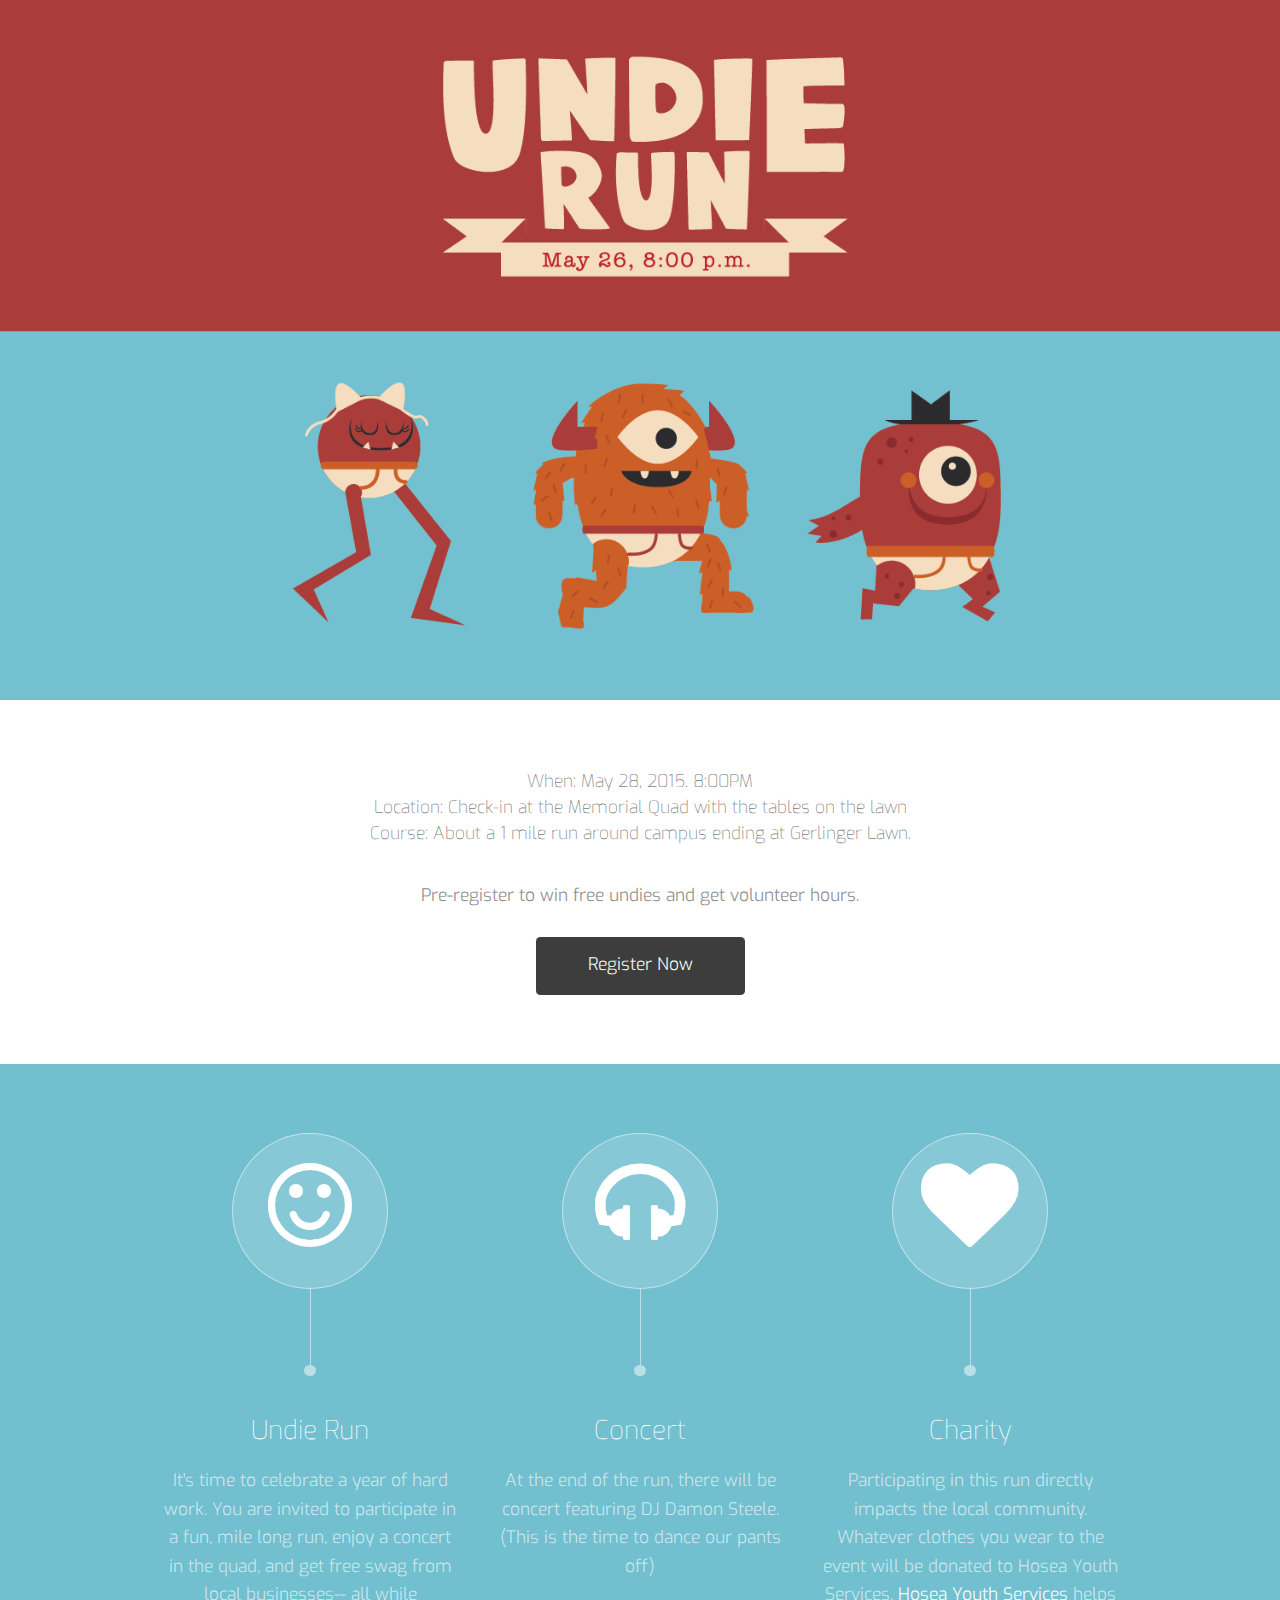
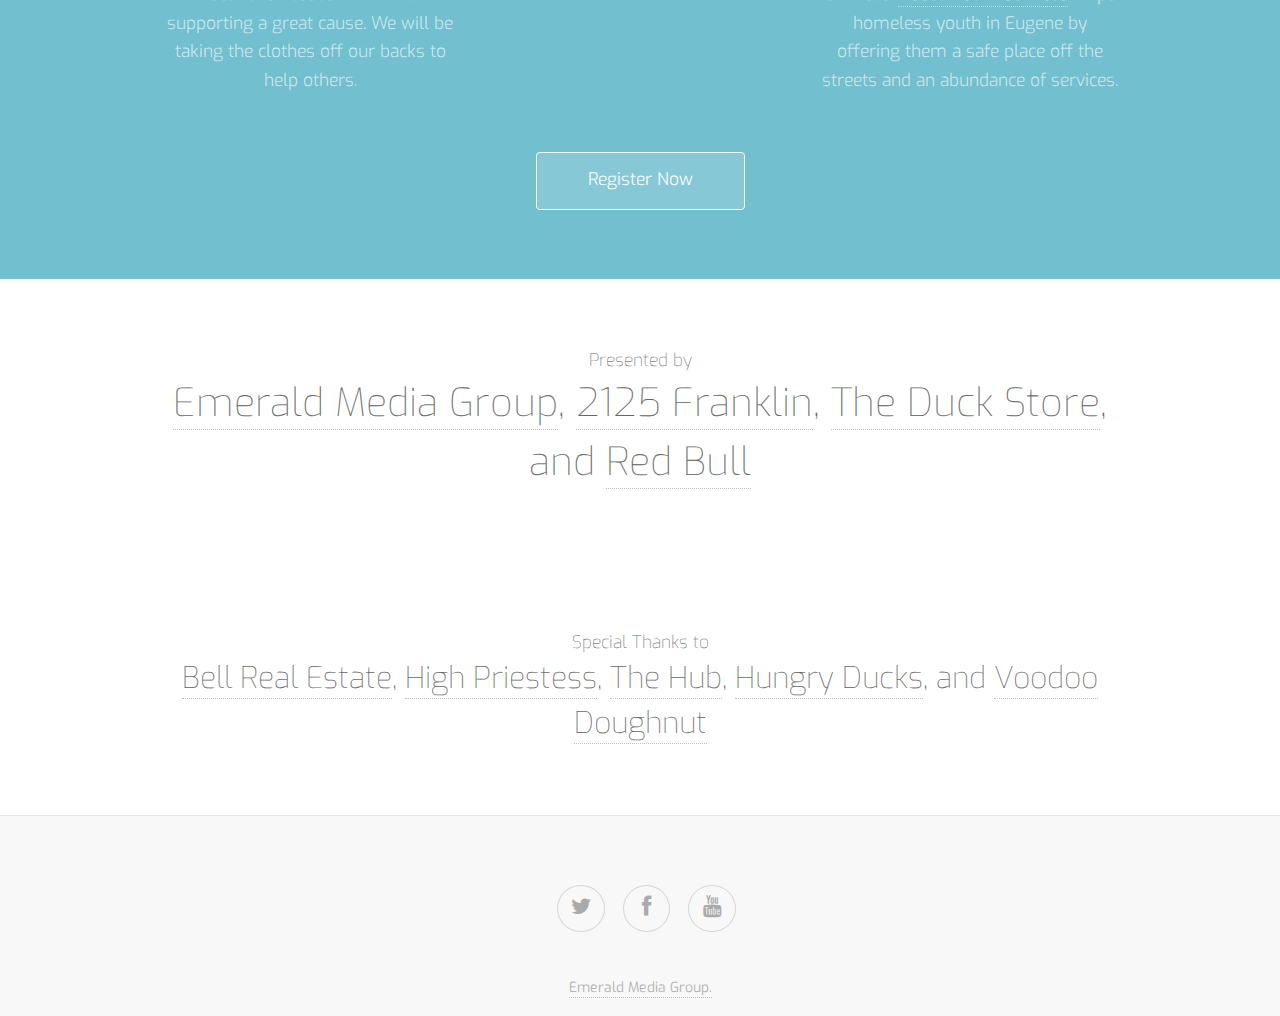
==== commit 641982d6: "removed photo" ====
--- a/index.html
+++ b/index.html
@@ -40,9 +40,6 @@
 							</div>
 					</div>
 				</header>
-				<div class="embed-container">
-					<img src="images/undie.jpg"></img>
-				</div>
 				<div class="content dark style1 featured">
 					<div class="container">
 						<div class="row">
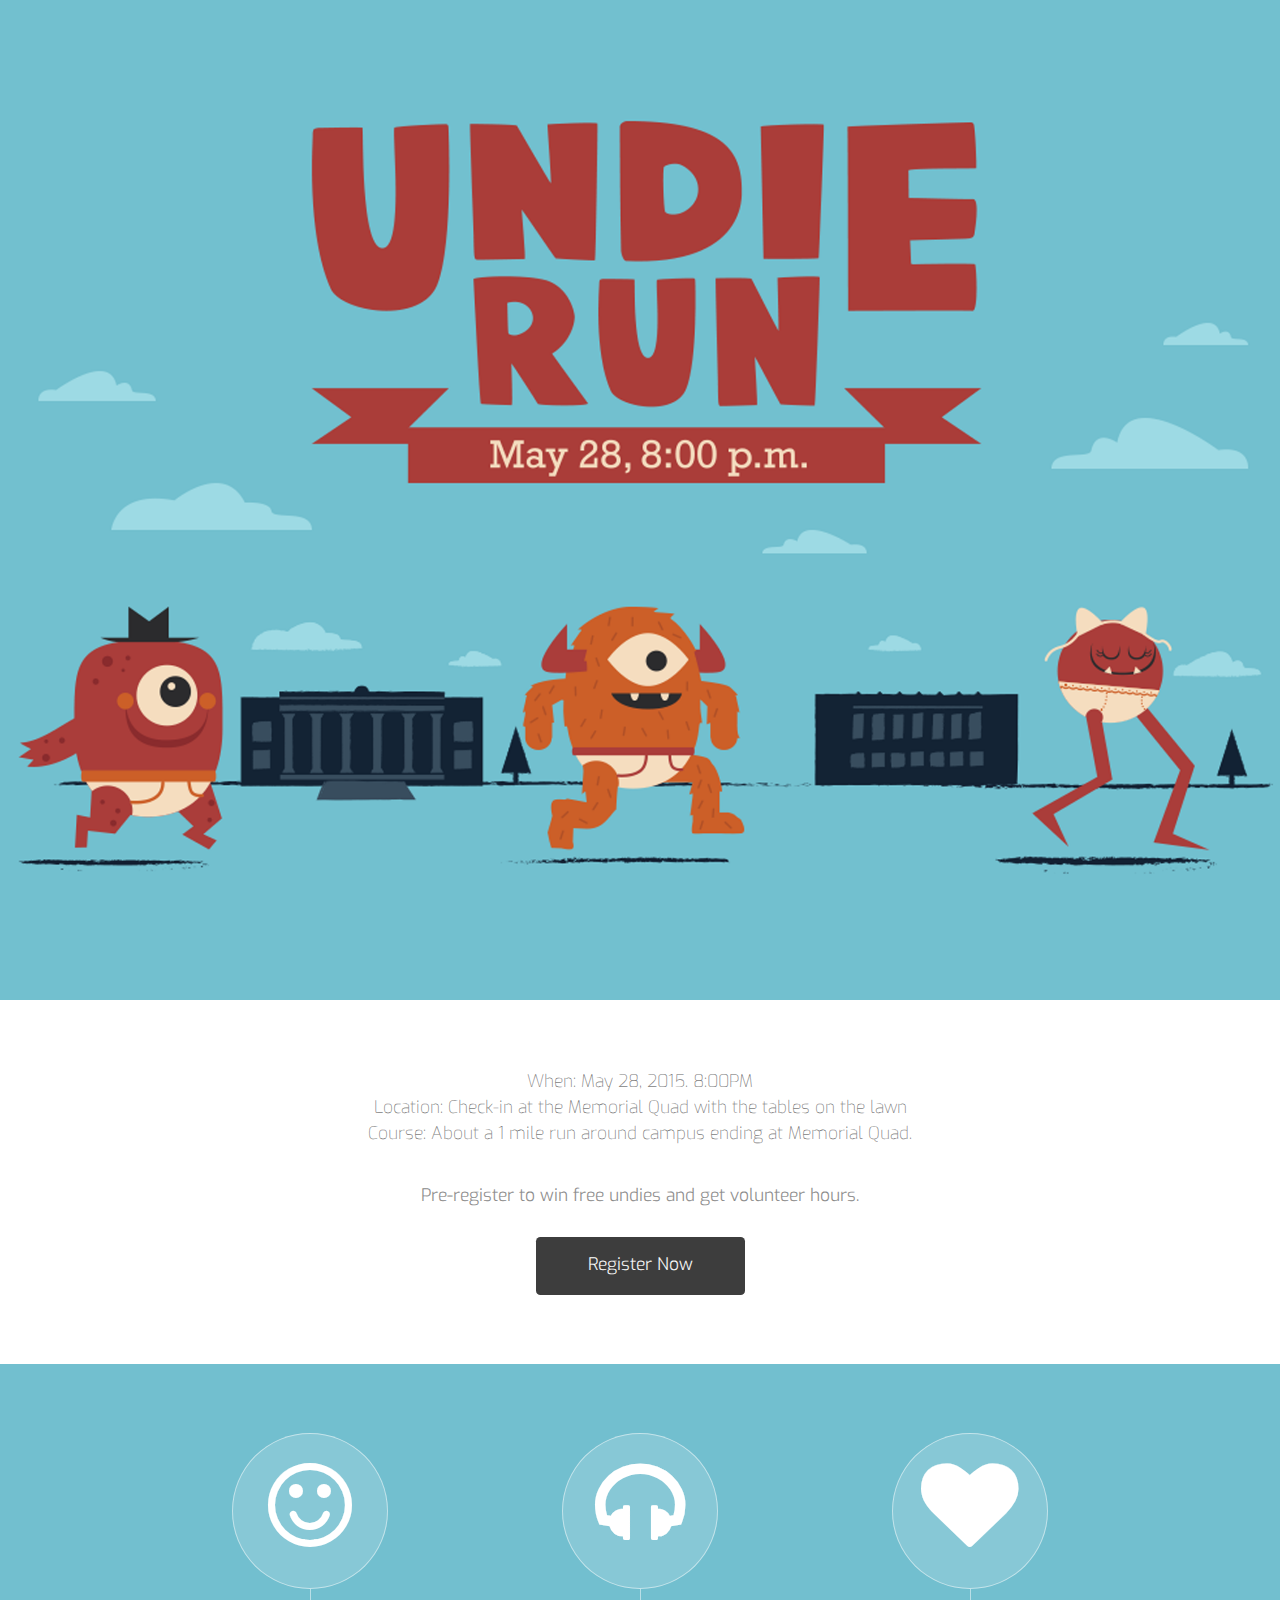
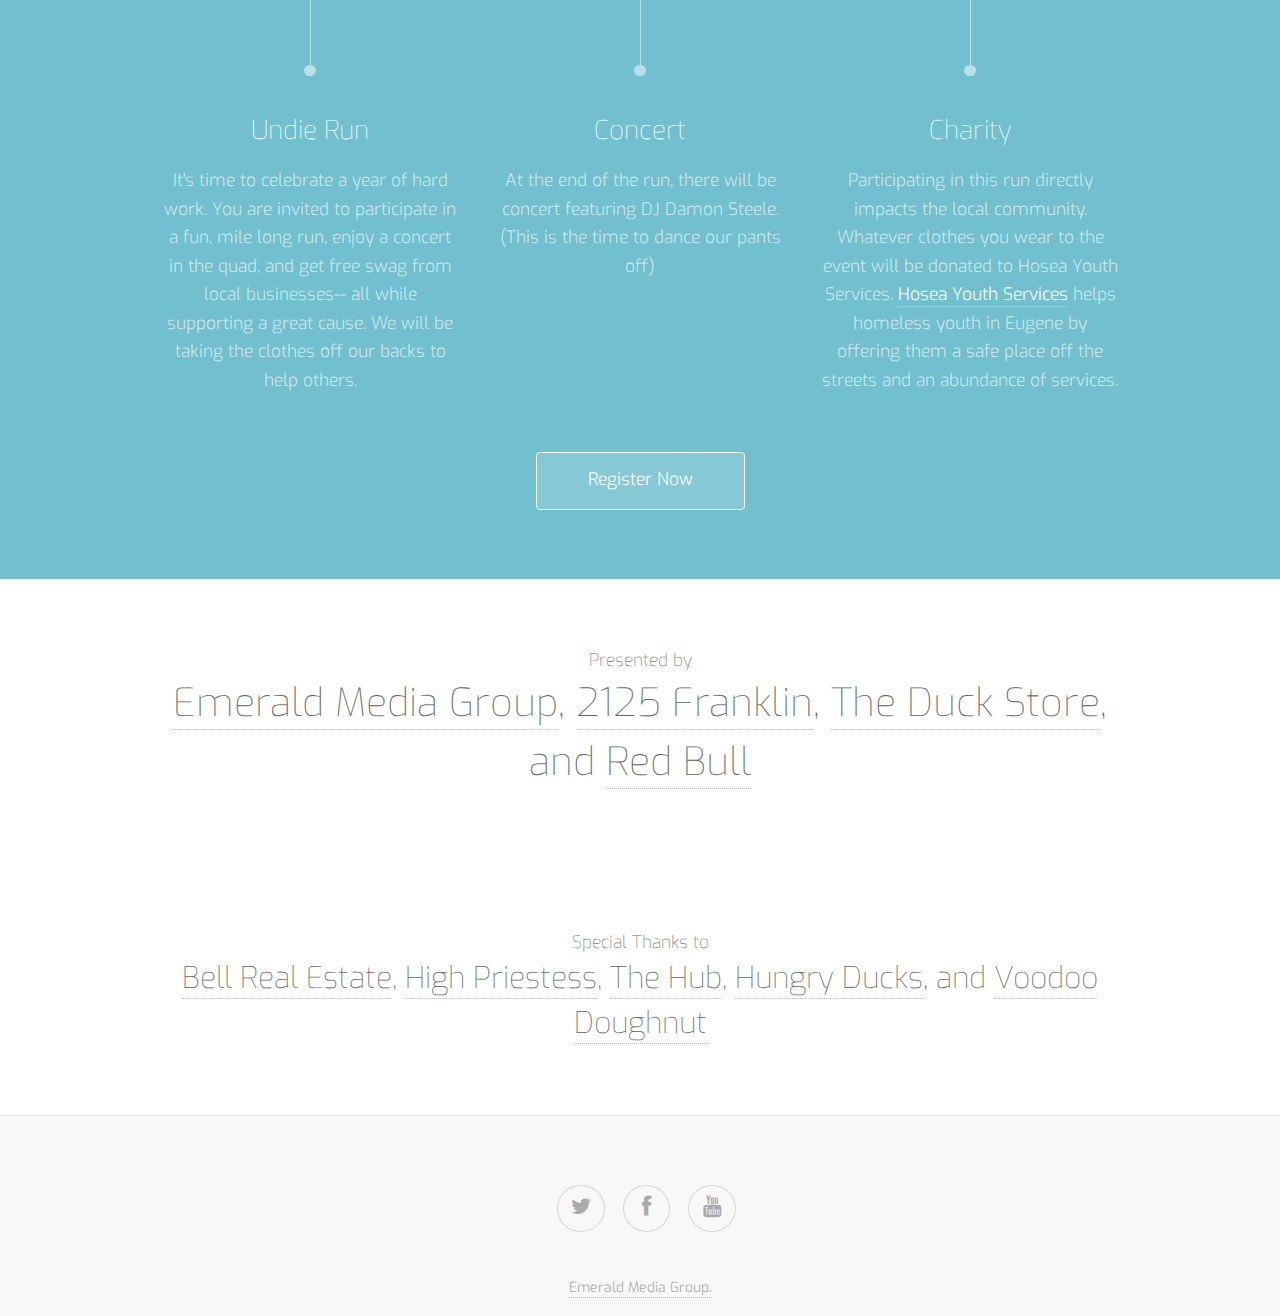
==== commit a1311c65: "changed description of run" ====
--- a/index.html
+++ b/index.html
@@ -29,7 +29,7 @@
 				<header>
 					<div class="container">
 						<h3>When: May 28, 2015. 8:00PM<br>Location: Check-in at the Memorial Quad with the tables on the lawn<br>
-						Course: About a 1 mile run around campus ending at Gerlinger Lawn. </h3>
+						Course: About a 1 mile run around campus ending at Memorial Quad.</h3>
 						<p>Pre-register to win free undies and get volunteer hours.</p>
 					</div>
 					<div class="row">
--- a/css/style.css
+++ b/css/style.css
@@ -1184,9 +1184,9 @@
 		position: relative;
 		margin: 0;
 		background: url('../images/bg-3.png') no-repeat;
-		background-size: 100%;
-		background-position: center center;
-		height: 700px;
+		background-position: top center;
+		background-size: cover;
+		height: 1000px;
 		text-align: center;
 		color: #fff;
 	}
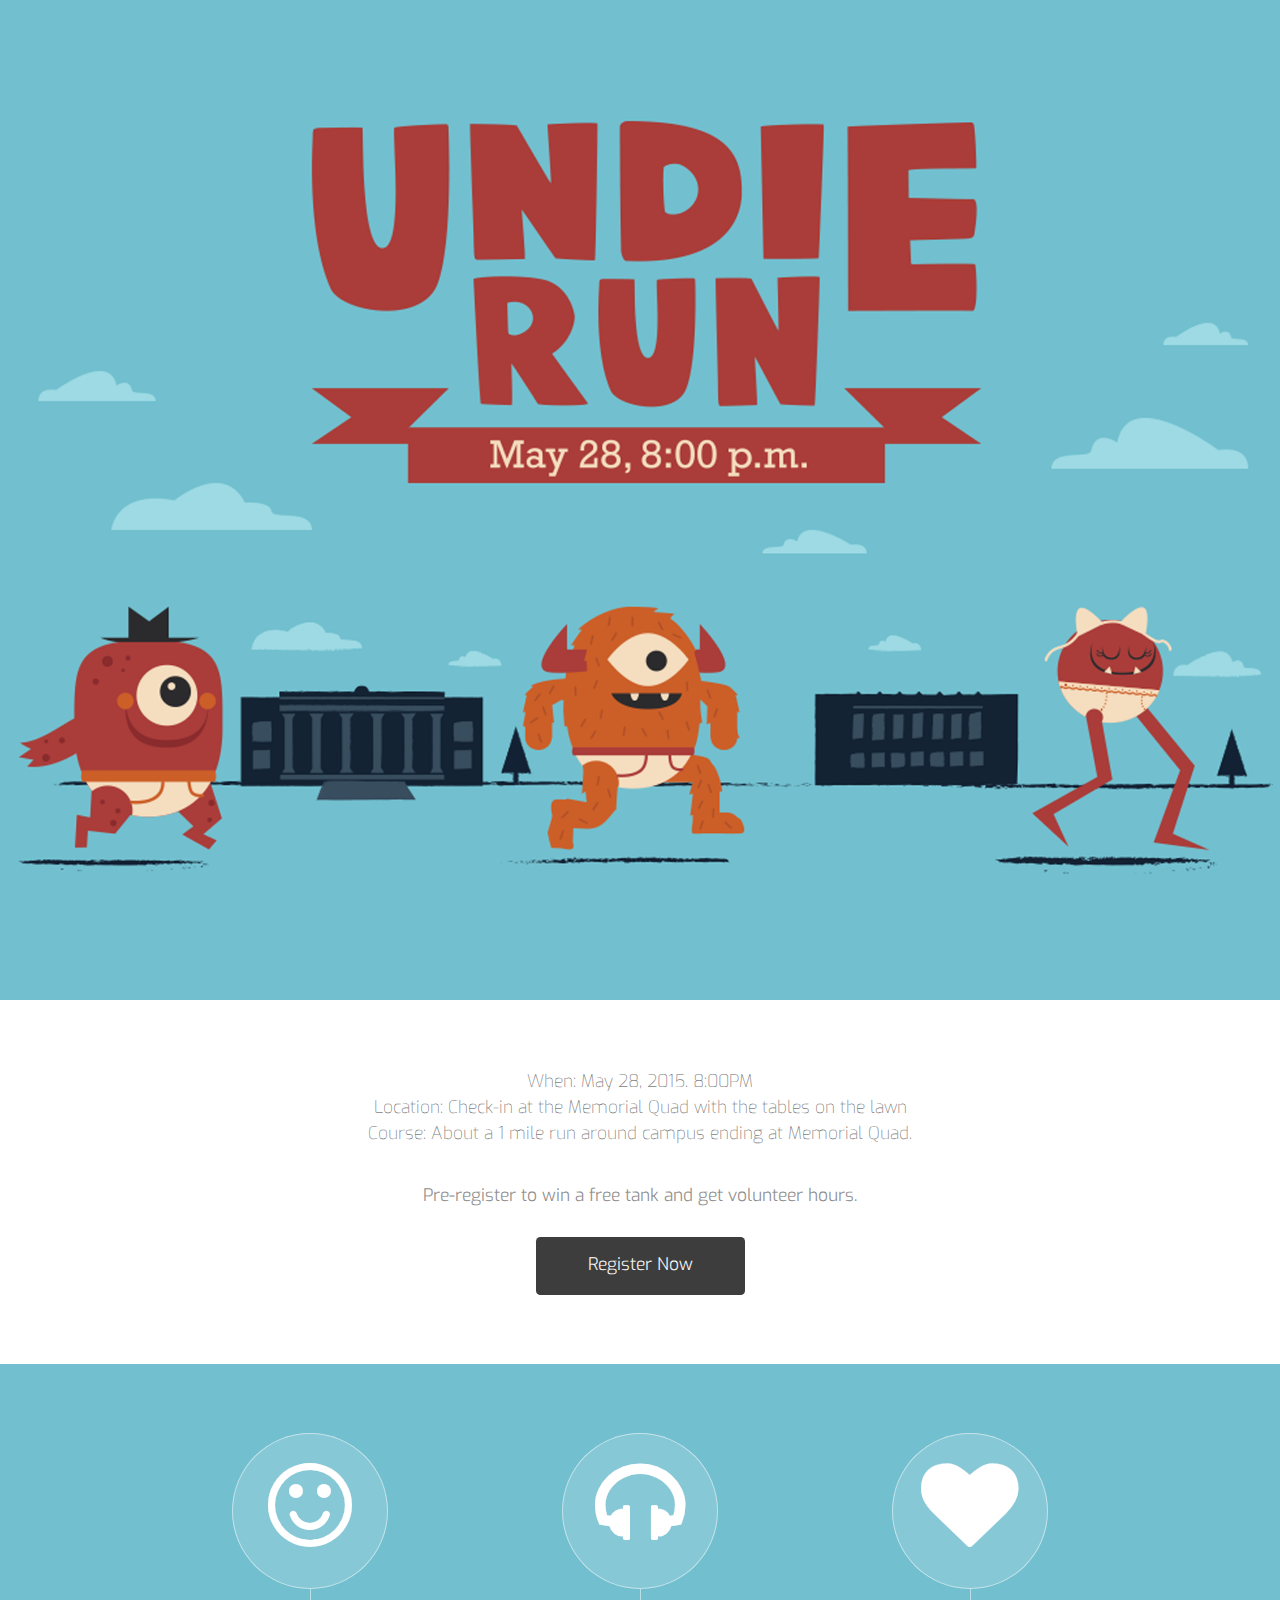
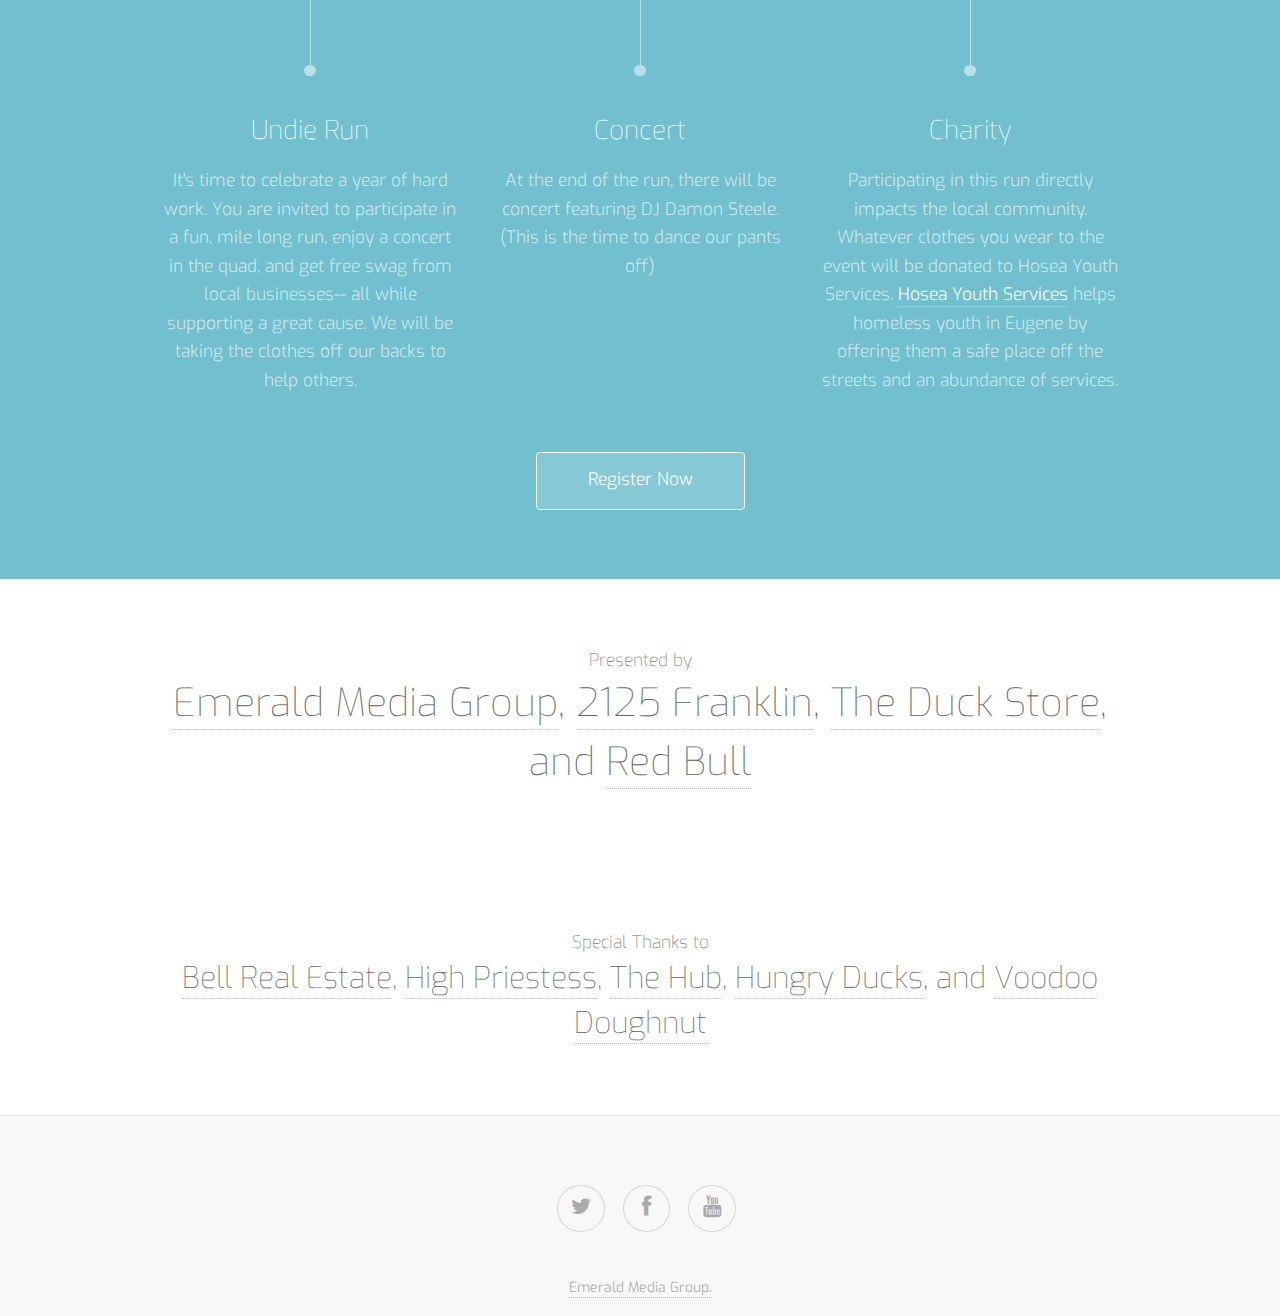
==== commit 18e4cbf4: "changed undies to tank" ====
--- a/index.html
+++ b/index.html
@@ -10,6 +10,7 @@
 		<script src="js/jquery.min.js"></script>
 		<script src="js/skel.min.js"></script>
 		<script src="js/init.js"></script>
+		<meta og:image="../header.jpg">
 		<noscript>
 			<link rel="stylesheet" href="css/skel-noscript.css" />
 			<link rel="stylesheet" href="css/style.css" />
@@ -30,12 +31,12 @@
 					<div class="container">
 						<h3>When: May 28, 2015. 8:00PM<br>Location: Check-in at the Memorial Quad with the tables on the lawn<br>
 						Course: About a 1 mile run around campus ending at Memorial Quad.</h3>
-						<p>Pre-register to win free undies and get volunteer hours.</p>
+						<p>Pre-register to win a free tank and get volunteer hours.</p>
 					</div>
 					<div class="row">
 							<div class="12u">
 								<footer>
-									<a href="https://docs.google.com/forms/d/1LyceZUxml1yGbhAezH5DRrN-pHkRz8NihmiIgDSjoXA/viewform" class="button scrolly">Register Now</a>
+									<a href="https://docs.google.com/forms/d/1CSzTogshuXffty1FX5W5lNvil5djiepDCPf5IPFysTw/viewform?usp=send_form" class="button scrolly">Register Now</a>
 								</footer>
 							</div>
 					</div>
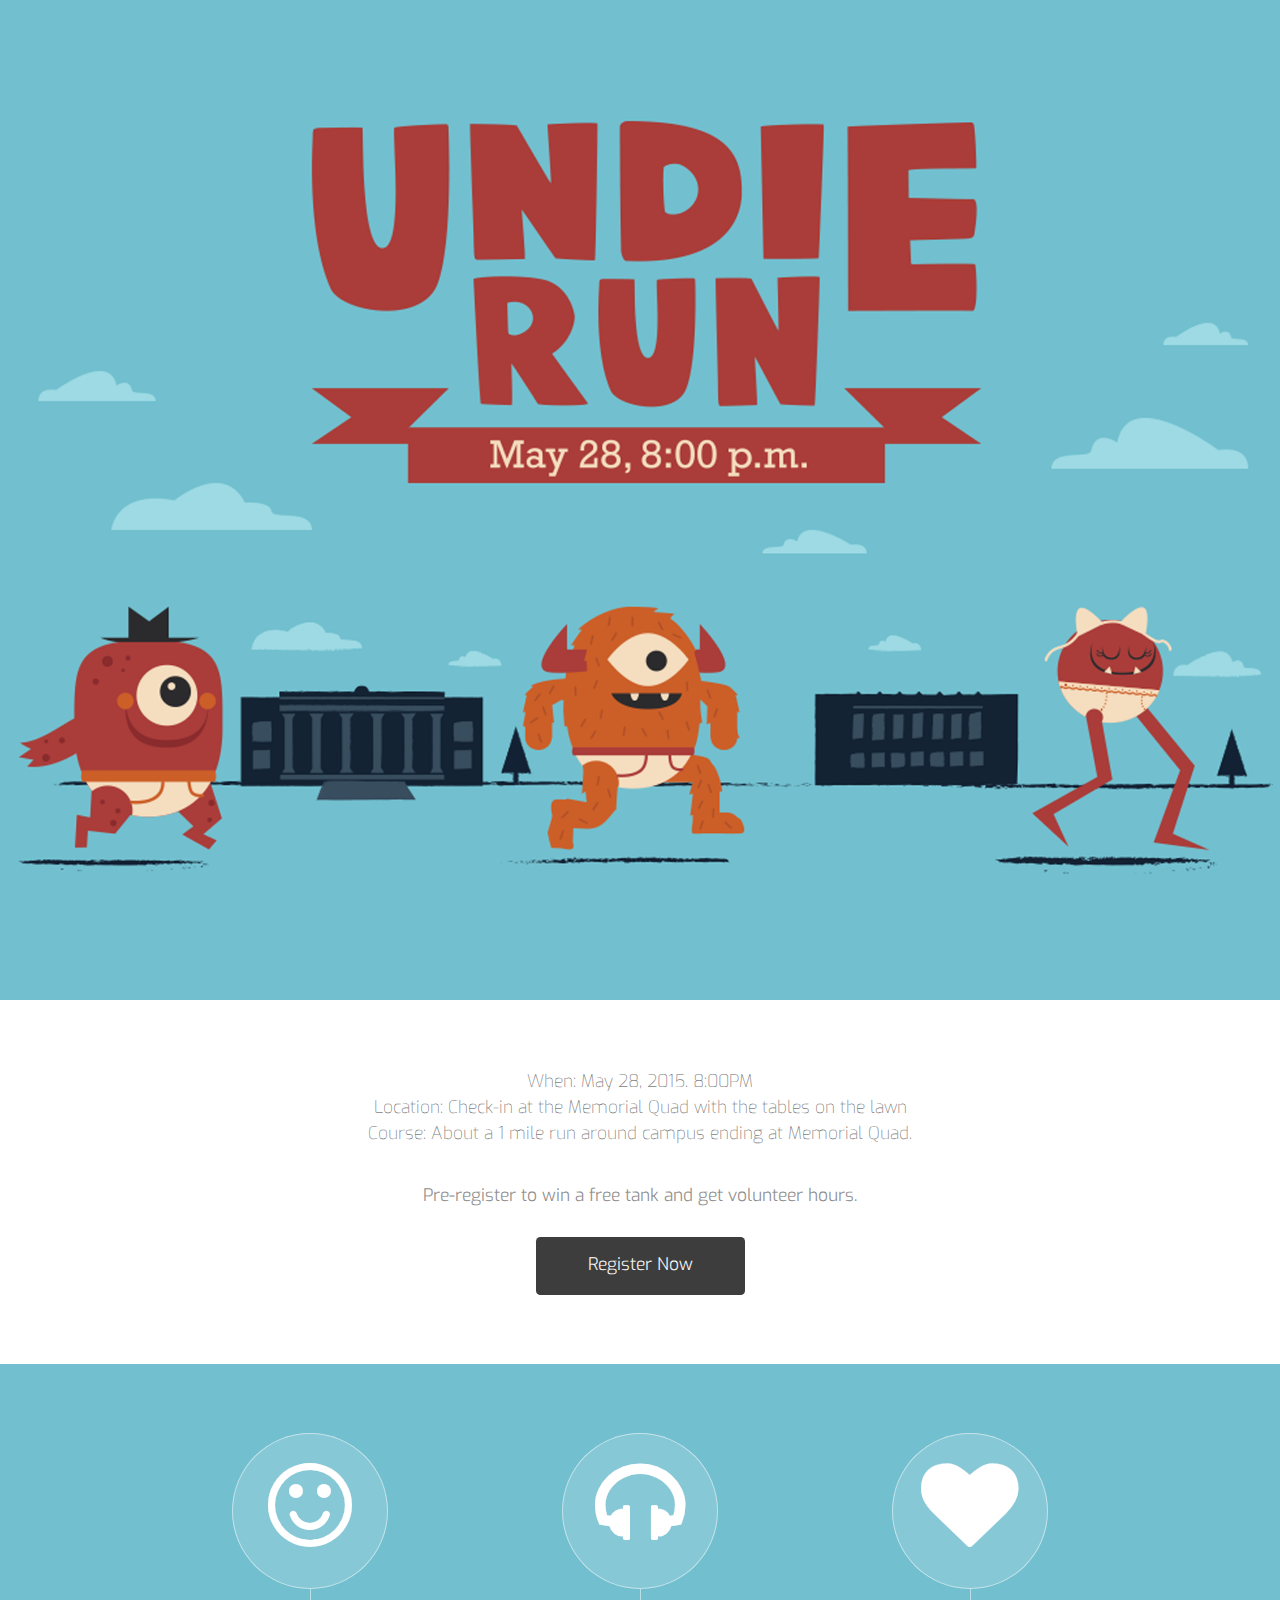
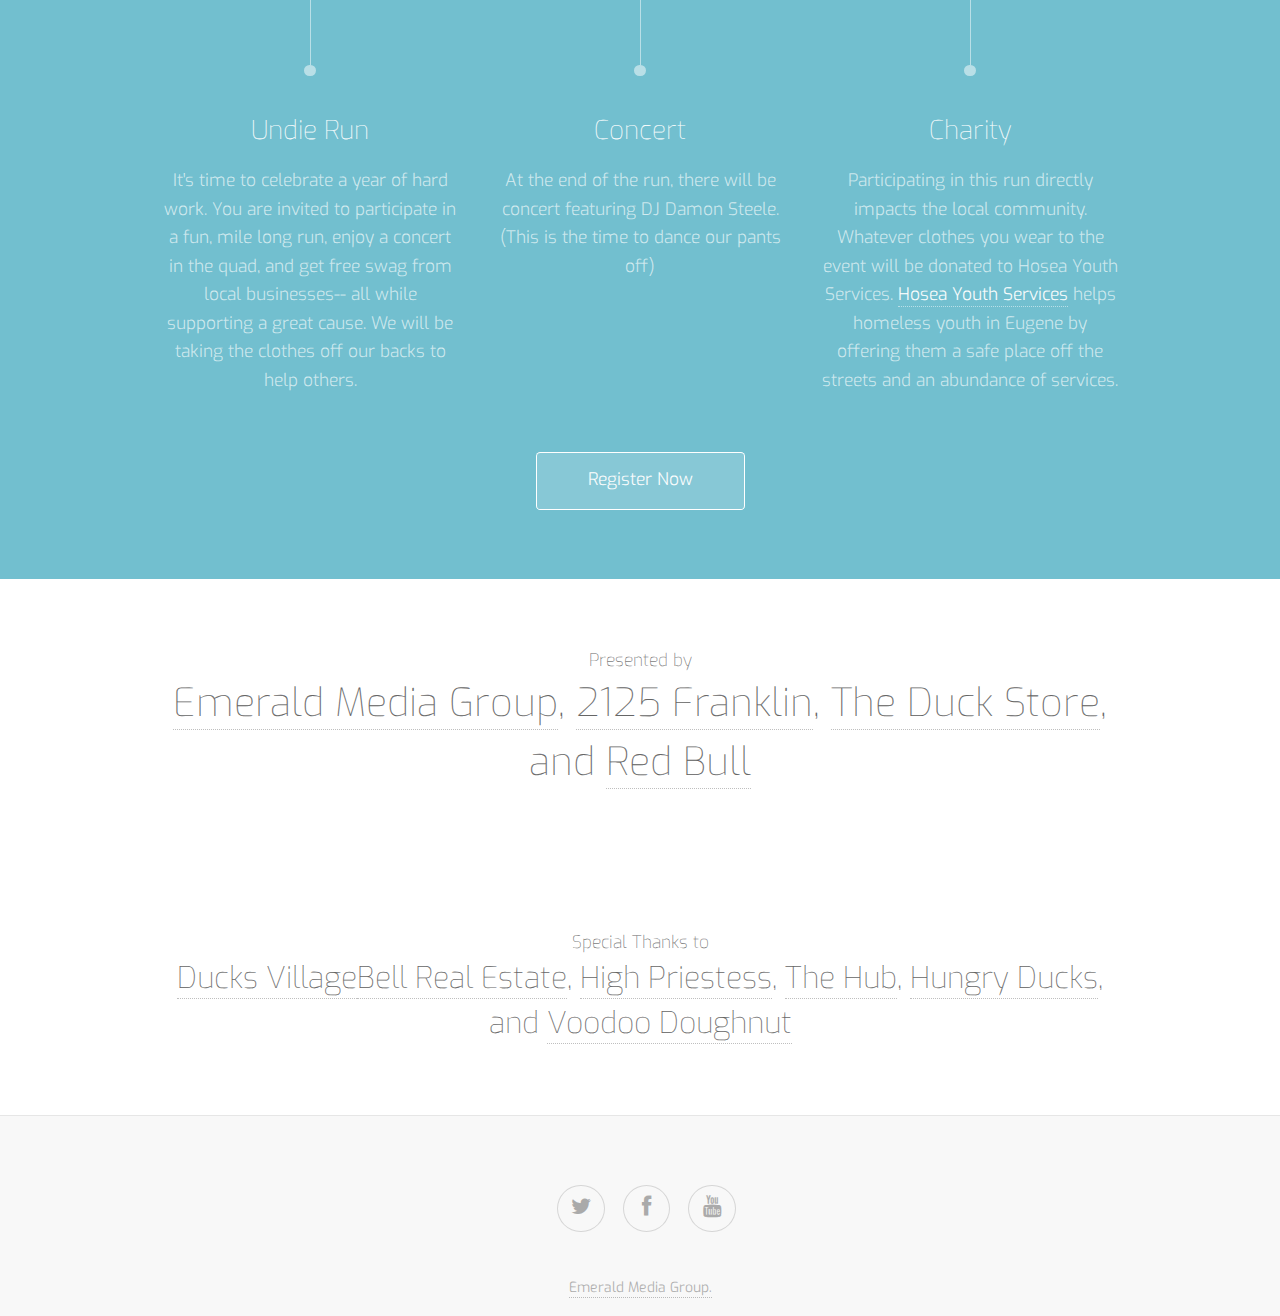
==== commit f45be981: "updated ducks village sponsor" ====
--- a/index.html
+++ b/index.html
@@ -36,7 +36,7 @@
 					<div class="row">
 							<div class="12u">
 								<footer>
-									<a href="https://docs.google.com/forms/d/1CSzTogshuXffty1FX5W5lNvil5djiepDCPf5IPFysTw/viewform?usp=send_form" class="button scrolly">Register Now</a>
+									<a href="https://docs.google.com/a/dailyemerald.com/forms/d/1CSzTogshuXffty1FX5W5lNvil5djiepDCPf5IPFysTw/viewform" class="button scrolly">Register Now</a>
 								</footer>
 							</div>
 					</div>
@@ -97,7 +97,7 @@
 			<section id="second" class="main">
 				<header>
 					<div class="container"><h3>Special Thanks to<h3></h2>
-						<h4><a href="http://www.bell-realty.com/">Bell Real Estate</a>, <a href="http://highpreistess.com">High Priestess</a>, <a href="http://huboncampus.com/eugene/">The Hub</a>, <a href="https://hungryducks.com/some/eugene/delivery/featured">Hungry Ducks</a>, and <a href="http://voodoodoughnut.com/">Voodoo Doughnut</a></h4>
+						<h4><a href="http://www.ducksvillage.com/">Ducks Village</a><a href="http://www.bell-realty.com/">Bell Real Estate</a>, <a href="http://highpriestess.com">High Priestess</a>, <a href="http://huboncampus.com/eugene/">The Hub</a>, <a href="https://hungryducks.com/some/eugene/delivery/featured">Hungry Ducks</a>, and <a href="http://voodoodoughnut.com/">Voodoo Doughnut</a></h4>
 					</div>
 				</header>
 			</section>
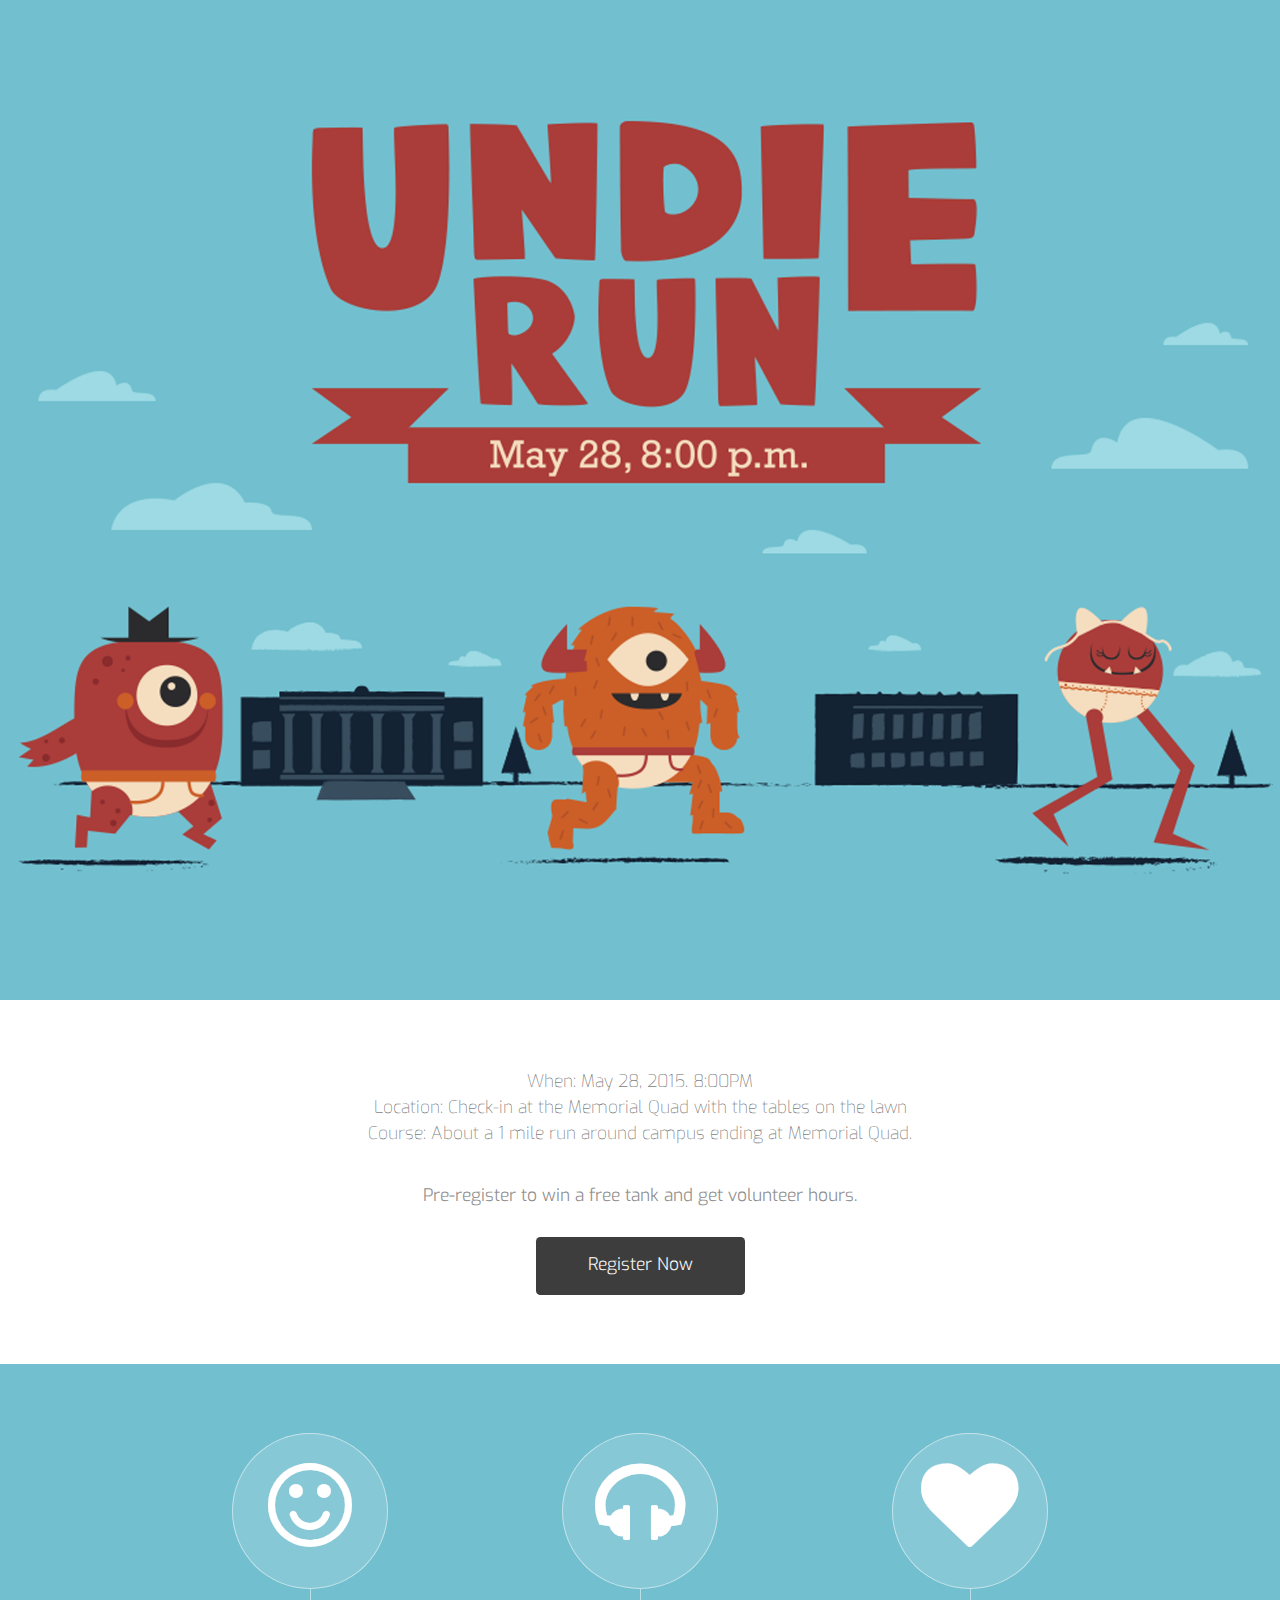
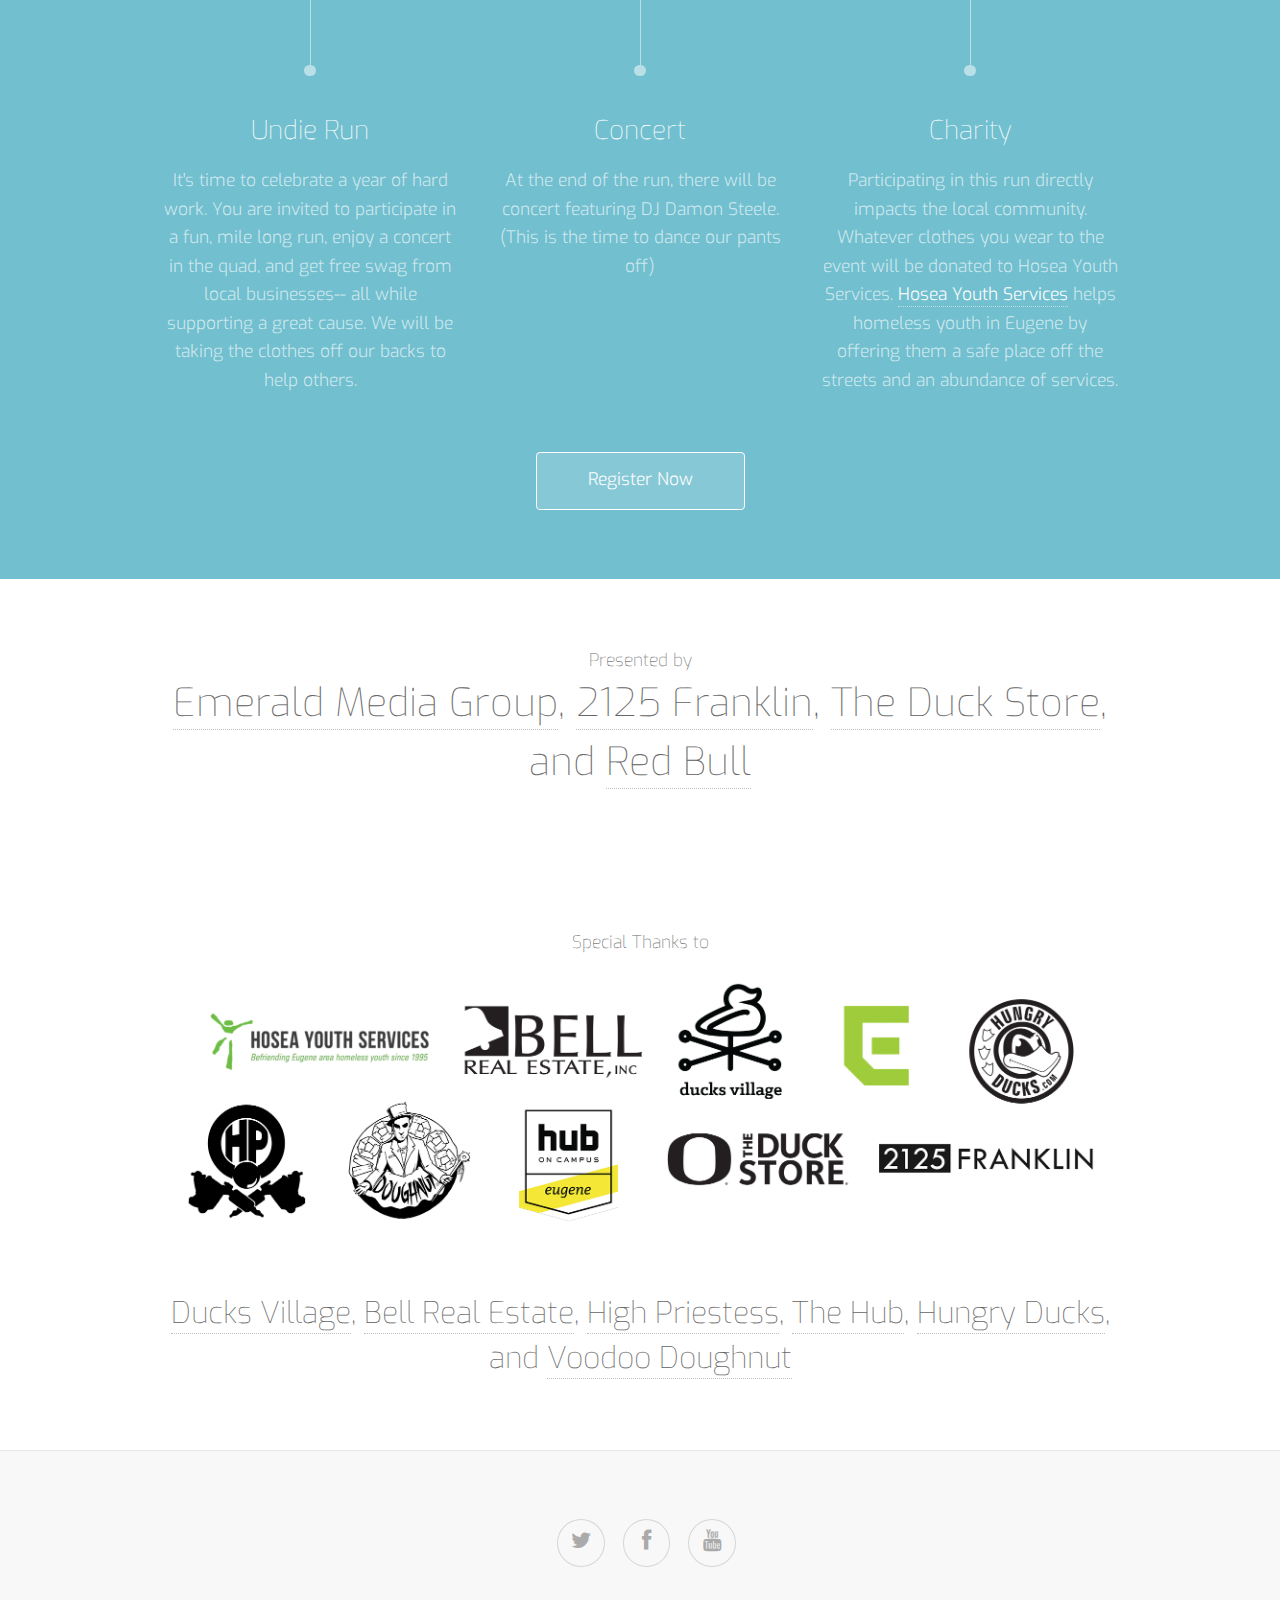
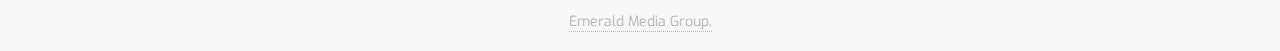
==== commit 10a18707: "added logos" ====
--- a/index.html
+++ b/index.html
@@ -77,7 +77,7 @@
 						<div class="row">
 							<div class="12u">
 								<footer>
-									<a href="https://docs.google.com/forms/d/1LyceZUxml1yGbhAezH5DRrN-pHkRz8NihmiIgDSjoXA/viewform" class="button scrolly">Register Now</a>
+									<a href="https://docs.google.com/a/dailyemerald.com/forms/d/1CSzTogshuXffty1FX5W5lNvil5djiepDCPf5IPFysTw/viewform" class="button scrolly">Register Now</a>
 								</footer>
 							</div>
 						</div>
@@ -97,7 +97,8 @@
 			<section id="second" class="main">
 				<header>
 					<div class="container"><h3>Special Thanks to<h3></h2>
-						<h4><a href="http://www.ducksvillage.com/">Ducks Village</a><a href="http://www.bell-realty.com/">Bell Real Estate</a>, <a href="http://highpriestess.com">High Priestess</a>, <a href="http://huboncampus.com/eugene/">The Hub</a>, <a href="https://hungryducks.com/some/eugene/delivery/featured">Hungry Ducks</a>, and <a href="http://voodoodoughnut.com/">Voodoo Doughnut</a></h4>
+						<img src="images/logos.png" width="100%">
+						<h4><a href="http://www.ducksvillage.com/">Ducks Village</a>, <a href="http://www.bell-realty.com/">Bell Real Estate</a>, <a href="http://highpriestess.com">High Priestess</a>, <a href="http://huboncampus.com/eugene/">The Hub</a>, <a href="https://hungryducks.com/some/eugene/delivery/featured">Hungry Ducks</a>, and <a href="http://voodoodoughnut.com/">Voodoo Doughnut</a></h4>
 					</div>
 				</header>
 			</section>
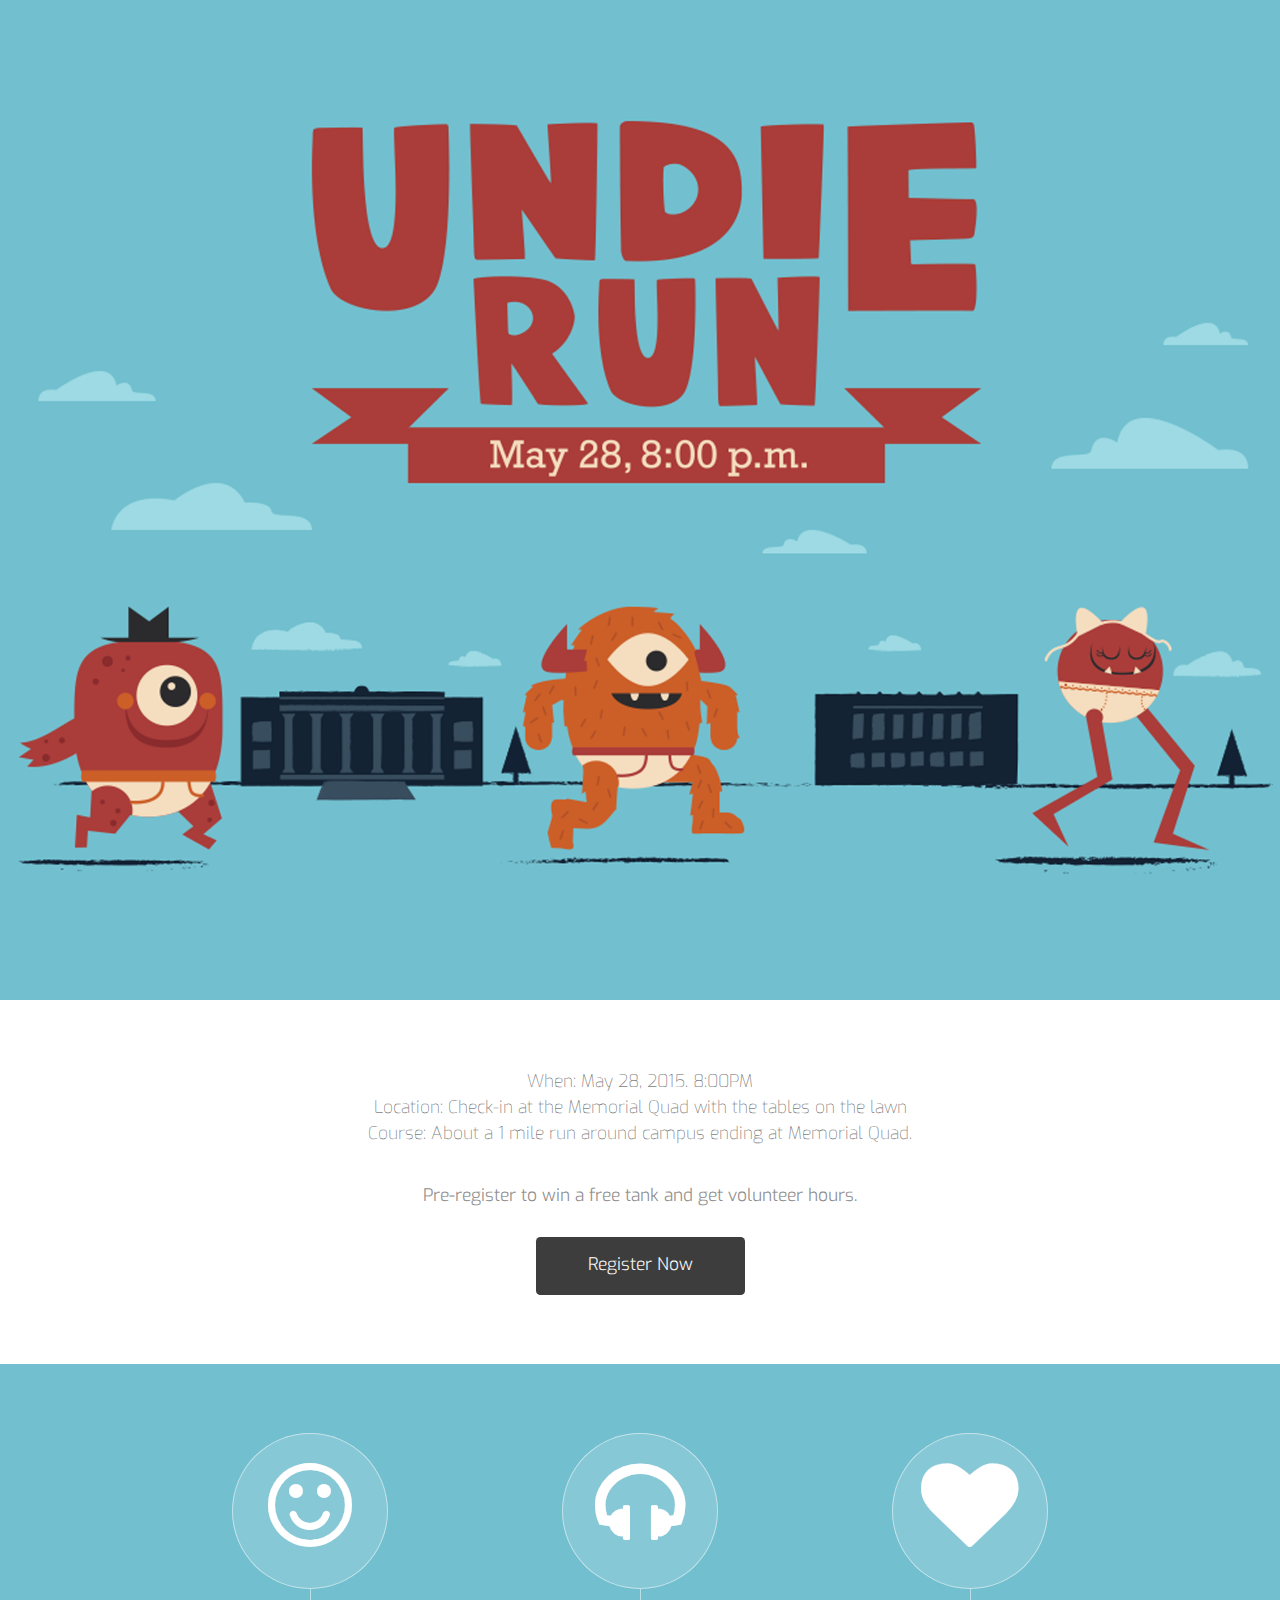
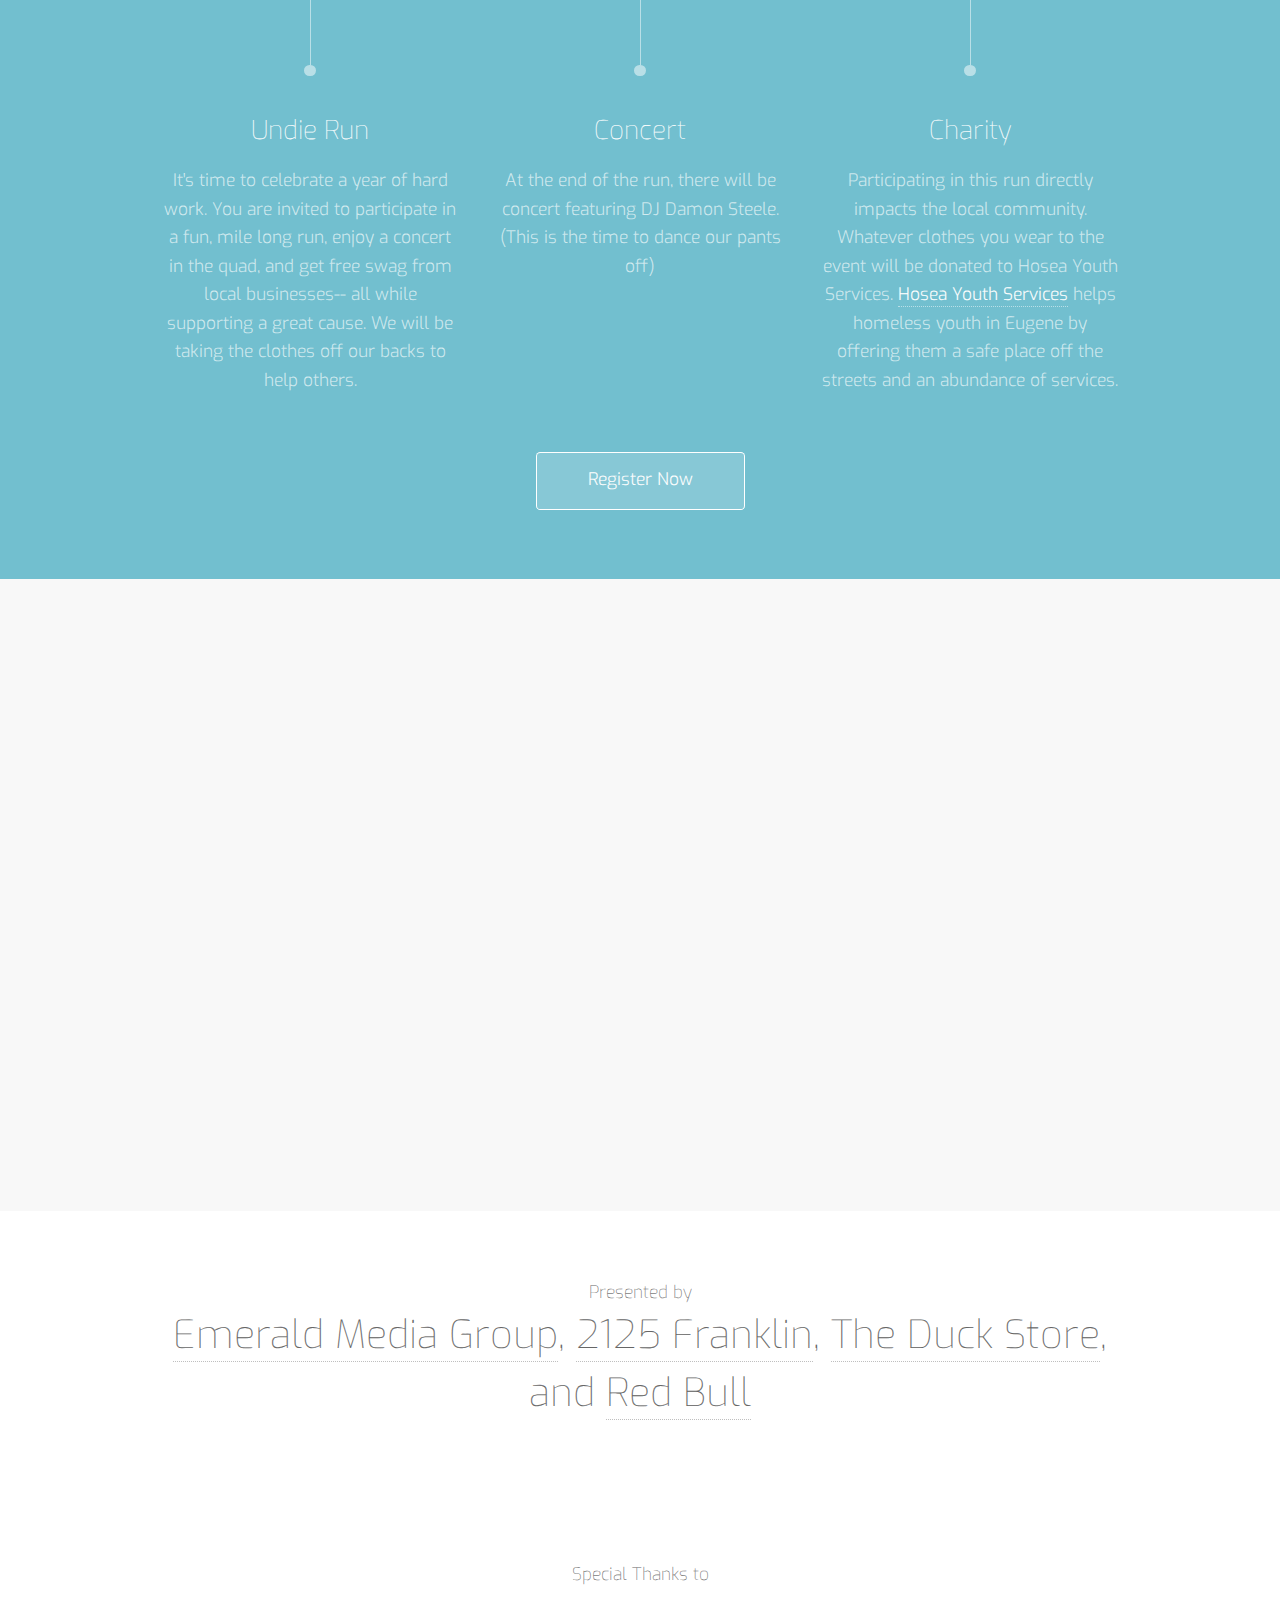
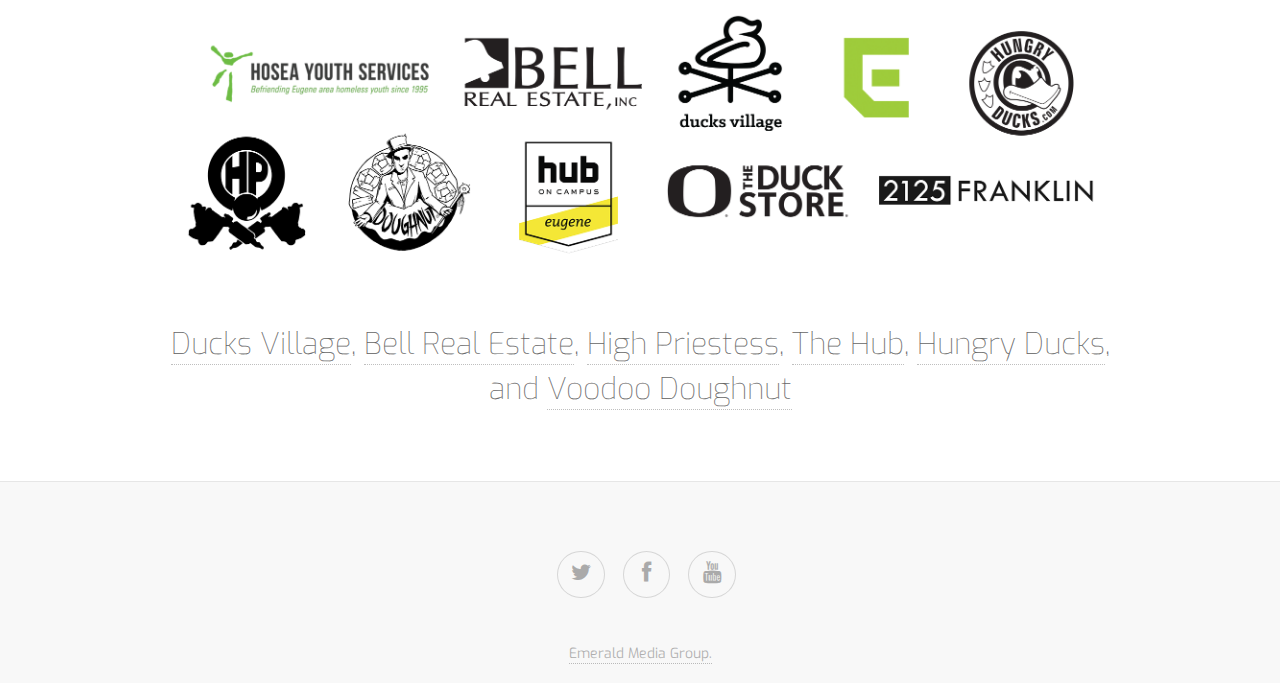
==== commit 127d601b: "added hosea video" ====
--- a/index.html
+++ b/index.html
@@ -85,6 +85,11 @@
 				</div>
 			</section>
 
+			<div class="embed-container">
+				<iframe src="https://player.vimeo.com/video/127625897" width="500" height="375" frameborder="0" webkitallowfullscreen mozallowfullscreen allowfullscreen></iframe>
+			 </div>
+
+
 
 		<!-- Second -->
 			<section id="second" class="main">
--- a/css/style.css
+++ b/css/style.css
@@ -199,7 +199,7 @@
 		top: 0;
 		left: 0;
 		width: 100%;
-		height: auto; 
+		height: 100%; 
 	}
 	
 		.featured p
